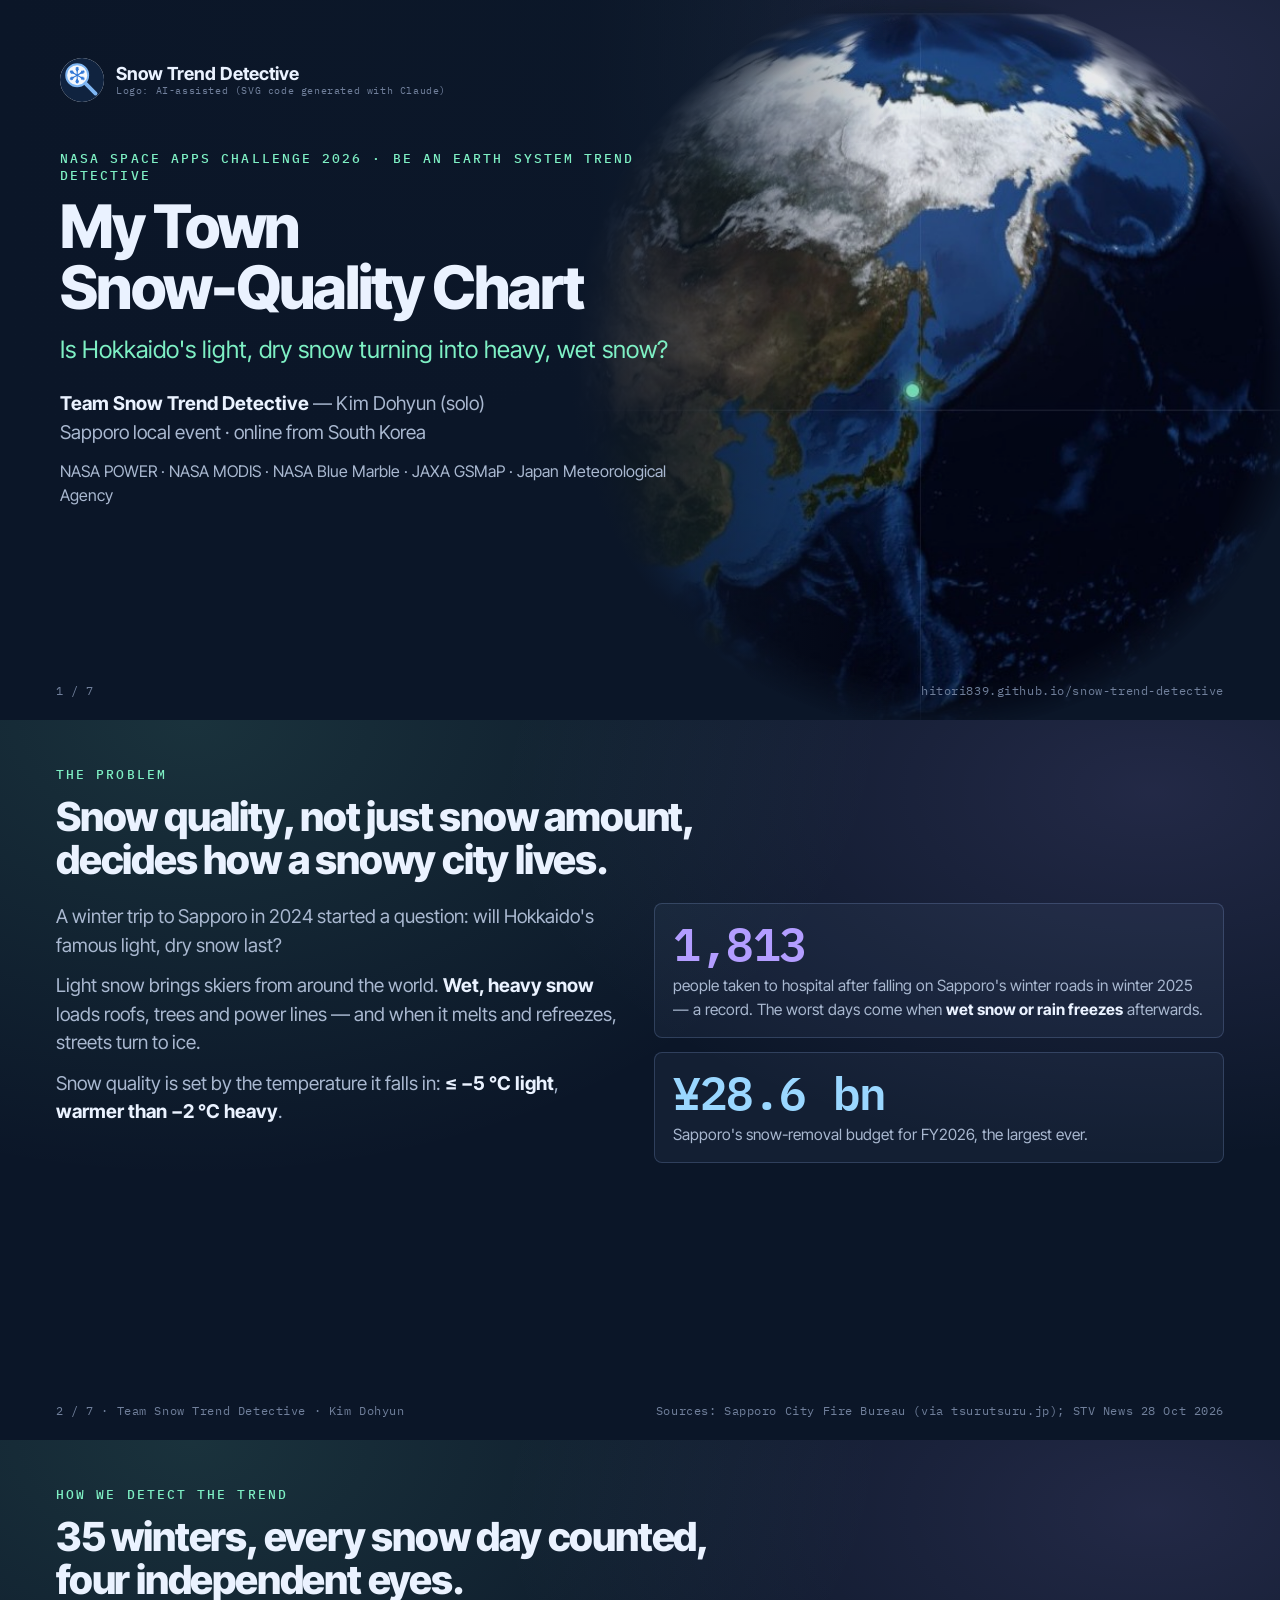
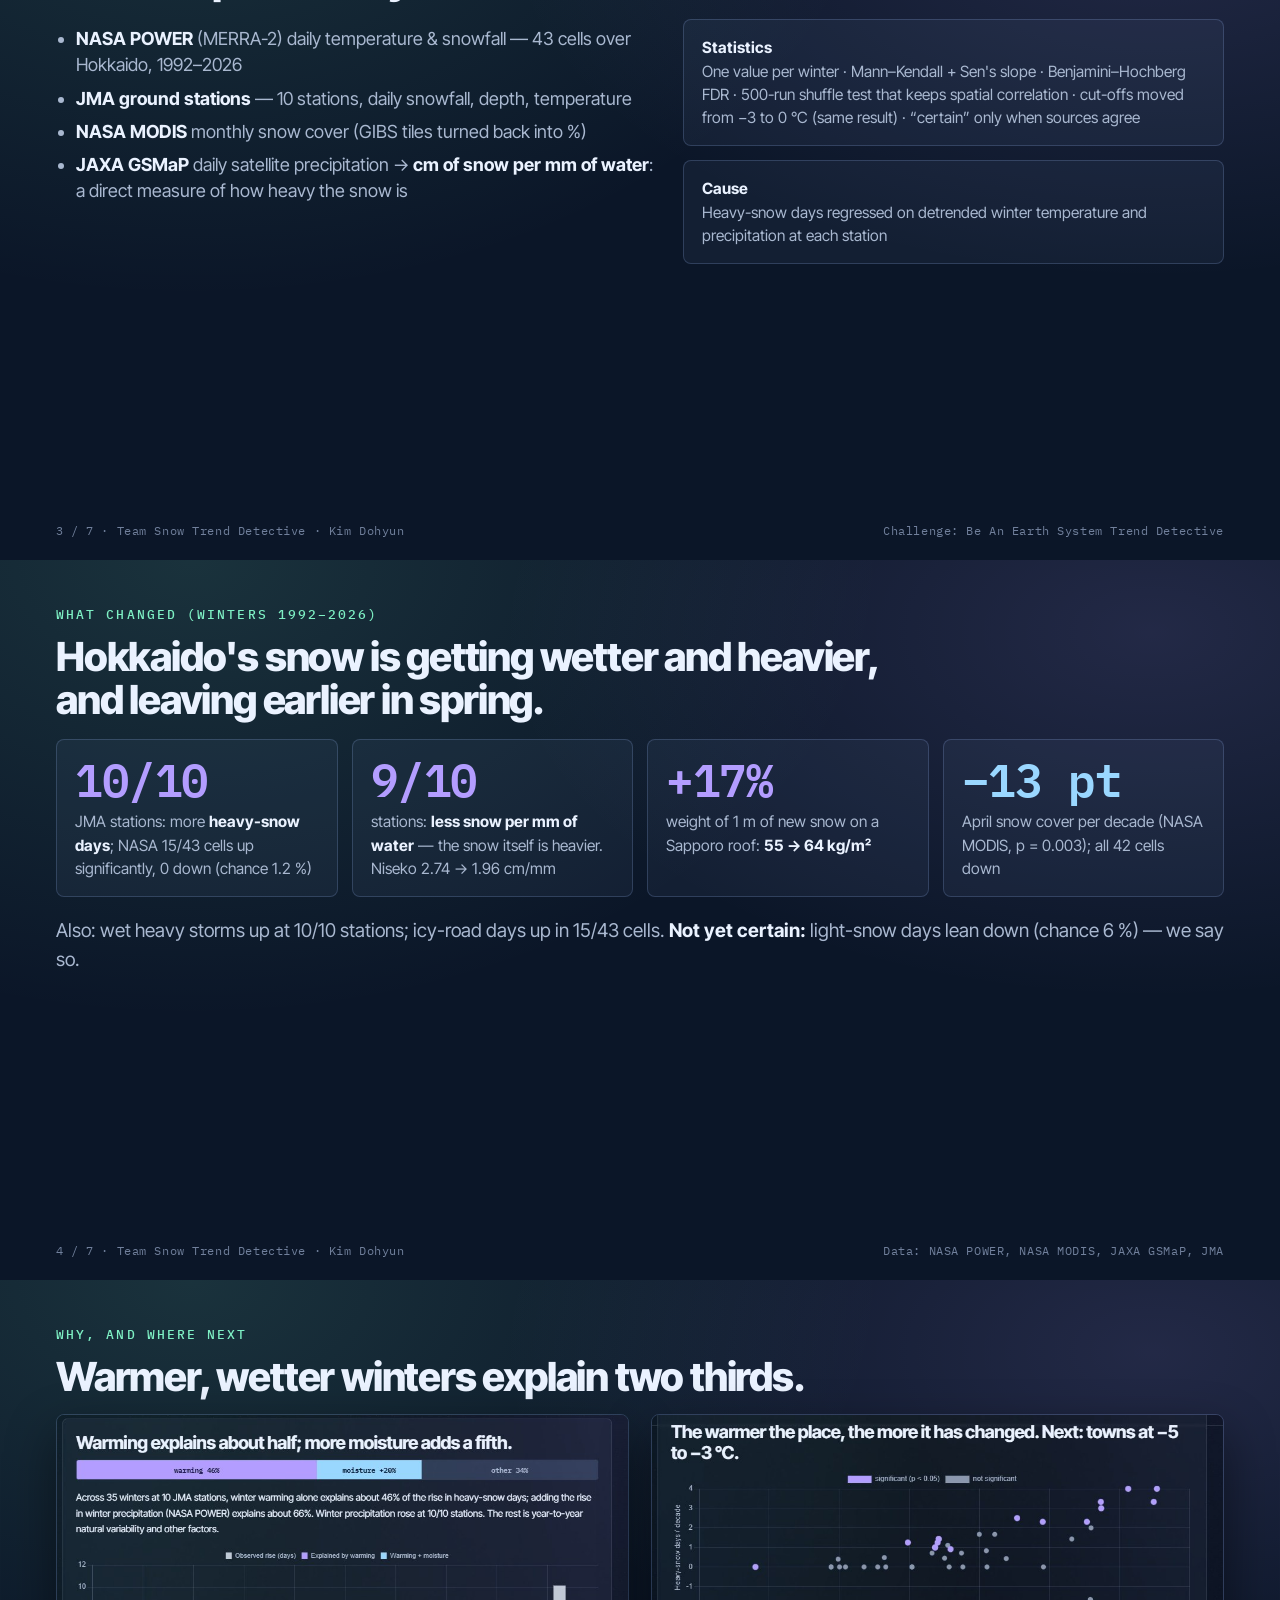
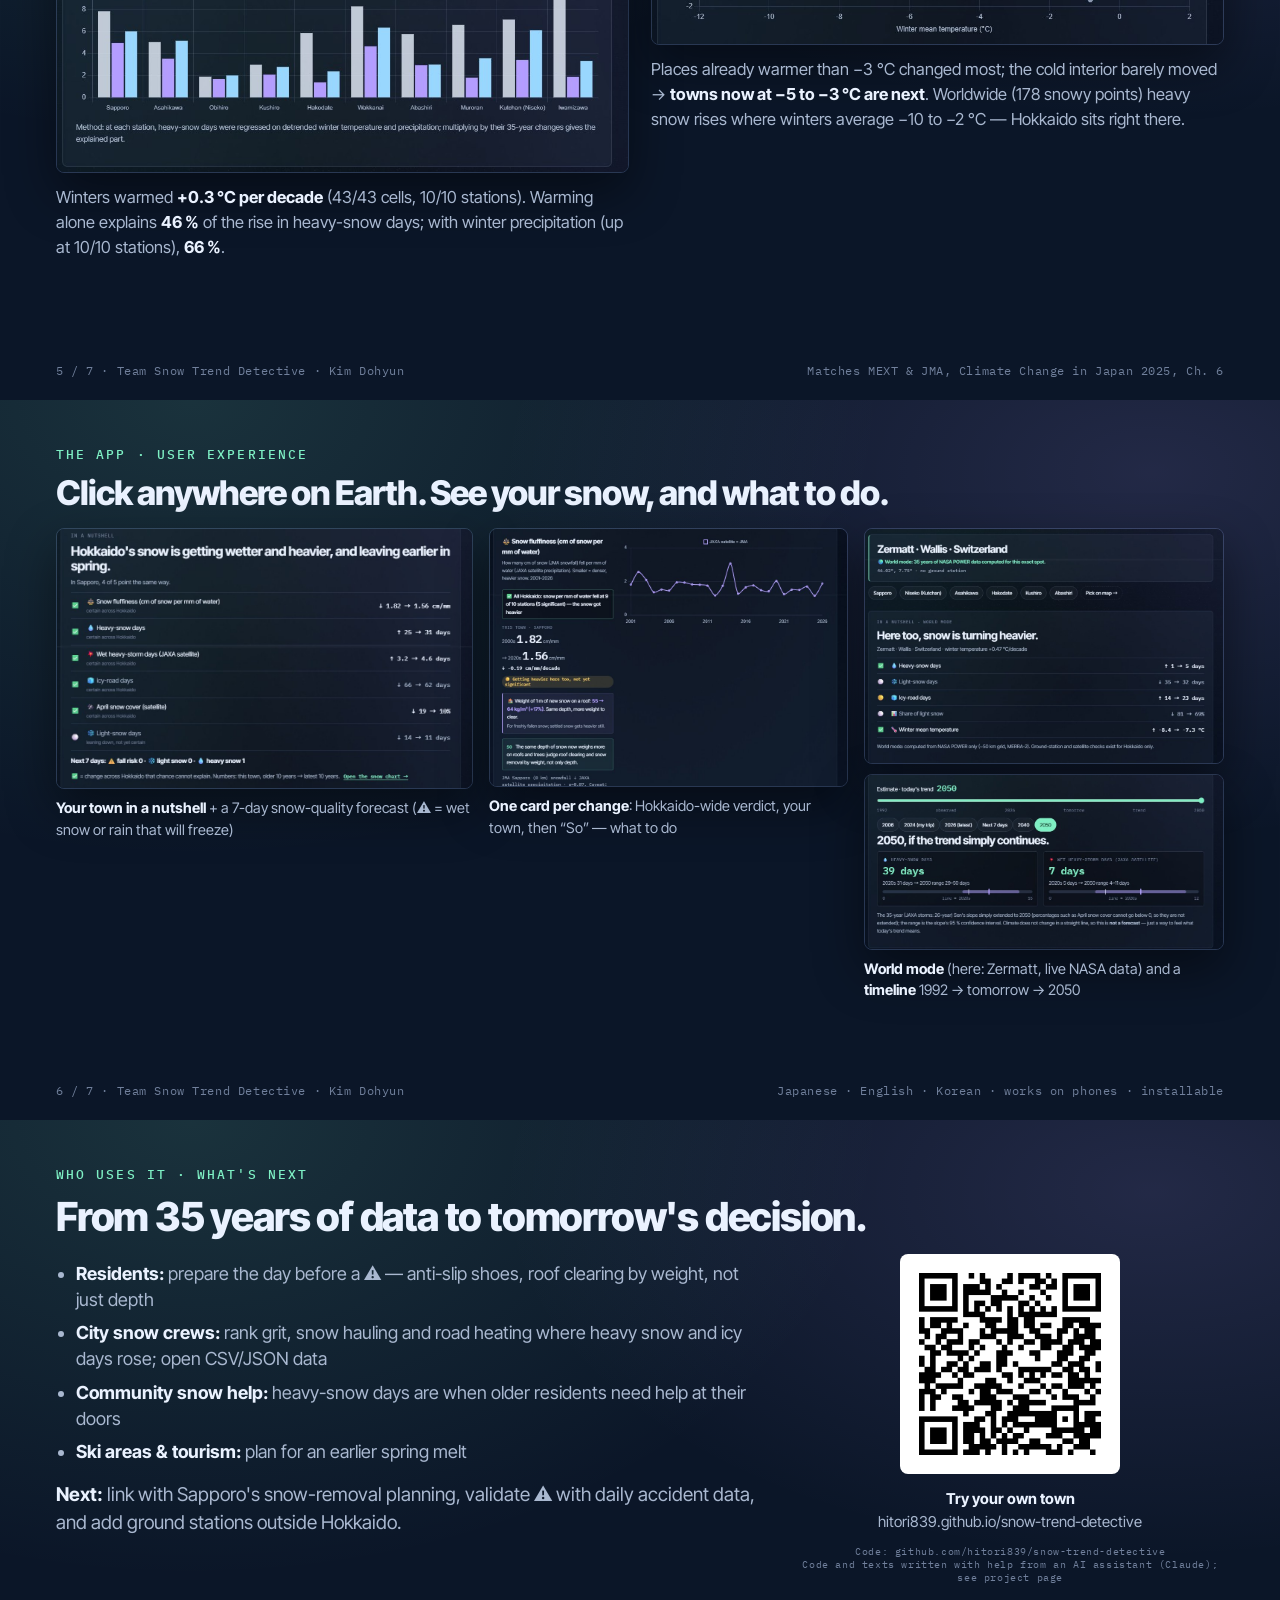
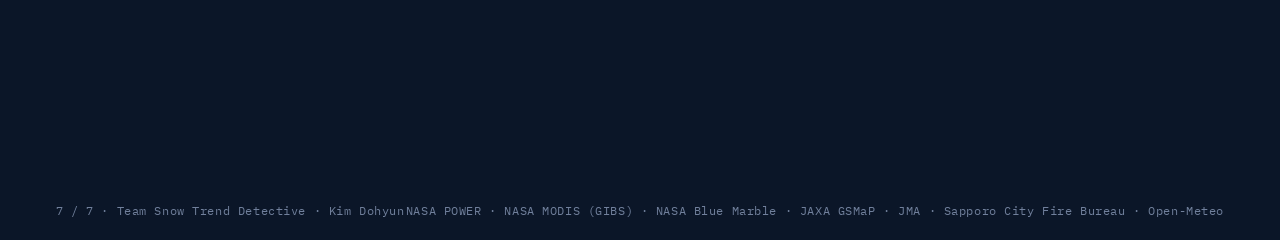
==== docs/demo/slides.html @ 2d826d84 "English demo slides (7 pages, PDF) with QR code, and an updated README - docs/demo/Snow_Trend_Detect" ====
<!doctype html>
<html lang="en">
<head>
<meta charset="utf-8">
<title>My Town Snow-Quality Chart — demo slides (Team Snow Trend Detective)</title>
<link href="https://fonts.googleapis.com/css2?family=Inter+Tight:wght@400;500;600;700;800&family=IBM+Plex+Mono:wght@400;500;600&display=swap" rel="stylesheet">
<style>
  @page{size:1280px 720px;margin:0}
  :root{--bg:#0b1628;--ink:#eaf2ff;--muted:#a9b8d0;--faint:#71809c;--line:rgba(160,190,255,.2);--mint:#7ef0c4;--violet:#b39dff;--ice:#9ad7ff;--warn:#ffd166}
  *{box-sizing:border-box}
  body{margin:0;background:#050b16;font-family:"Inter Tight",system-ui,sans-serif;color:var(--ink);-webkit-print-color-adjust:exact;print-color-adjust:exact}
  .s{width:1280px;height:720px;position:relative;overflow:hidden;page-break-after:always;padding:46px 56px;
     background:radial-gradient(ellipse at 15% 0%,rgba(126,240,196,.13),transparent 45%),radial-gradient(ellipse at 90% 10%,rgba(179,157,255,.14),transparent 40%),var(--bg)}
  .k{font:500 13px "IBM Plex Mono",monospace;letter-spacing:.16em;text-transform:uppercase;color:var(--mint)}
  h1{font-size:60px;line-height:1.02;letter-spacing:-.035em;margin:10px 0 14px;font-weight:800}
  h2{font-size:40px;line-height:1.08;letter-spacing:-.03em;margin:8px 0 16px;font-weight:800}
  p{font-size:19px;line-height:1.5;color:var(--muted);margin:0 0 12px}
  b{color:var(--ink)}
  .foot{position:absolute;left:56px;right:56px;bottom:22px;display:flex;justify-content:space-between;font:400 11.5px "IBM Plex Mono",monospace;color:var(--faint);letter-spacing:.05em}
  .n{font:600 46px "IBM Plex Mono",monospace;letter-spacing:-.03em;line-height:1}
  .shot{border:1px solid var(--line);border-radius:8px;display:block;box-shadow:0 20px 50px rgba(0,0,0,.45)}
  .grid2{display:grid;grid-template-columns:1fr 1fr;gap:28px;align-items:start}
  .tile{border:1px solid var(--line);border-radius:8px;padding:16px 18px;background:rgba(150,180,230,.06)}
  .tile .n{color:var(--violet)} .tile.i .n{color:var(--ice)} .tile.m .n{color:var(--mint)}
  .tile p{font-size:15.5px;margin:8px 0 0}
  ul{margin:0;padding-left:20px} li{font-size:18px;color:var(--muted);margin:7px 0;line-height:1.45}
  .chip{display:inline-block;font:500 13px "IBM Plex Mono",monospace;border:1px solid var(--line);border-radius:999px;padding:5px 12px;margin:0 8px 8px 0;color:var(--ink)}
  .ai{font:400 10px "IBM Plex Mono",monospace;color:var(--faint);letter-spacing:.06em}
</style>
</head>
<body>

<!-- 1 · Title -->
<section class="s" style="padding:0">
  <img src="img/globe.jpg" style="position:absolute;right:-30px;top:-10px;height:740px;width:740px;object-fit:cover;opacity:.9;border-radius:50%;-webkit-mask-image:radial-gradient(circle,#000 62%,transparent 71%);mask-image:radial-gradient(circle,#000 62%,transparent 71%)">
  <div style="position:absolute;inset:0;background:linear-gradient(90deg,rgba(11,22,40,1) 0%,rgba(11,22,40,.92) 46%,rgba(11,22,40,0) 70%)"></div>
  <div style="position:relative;padding:58px 60px;width:760px">
    <div style="display:flex;align-items:center;gap:12px"><img src="../assets/logo.svg" style="width:44px;height:44px;border-radius:50%;background:#fff"><div><div style="font-weight:700;font-size:18px">Snow Trend Detective</div><div class="ai">Logo: AI-assisted (SVG code generated with Claude)</div></div></div>
    <p class="k" style="margin-top:48px">NASA Space Apps Challenge 2026 · Be An Earth System Trend Detective</p>
    <h1>My Town<br>Snow-Quality Chart</h1>
    <p style="font-size:24px;color:var(--mint);margin-bottom:22px">Is Hokkaido's light, dry snow turning into heavy, wet snow?</p>
    <p style="font-size:19px"><b>Team Snow Trend Detective</b> — Kim Dohyun (solo)<br>Sapporo local event · online from South Korea</p>
    <p style="font-size:16px">NASA POWER · NASA MODIS · NASA Blue Marble · JAXA GSMaP · Japan Meteorological Agency</p>
  </div>
  <div class="foot"><span>1 / 7</span><span>hitori839.github.io/snow-trend-detective</span></div>
</section>

<!-- 2 · Why this matters -->
<section class="s">
  <p class="k">The problem</p>
  <h2>Snow quality, not just snow amount,<br>decides how a snowy city lives.</h2>
  <div class="grid2" style="margin-top:22px">
    <div>
      <p>A winter trip to Sapporo in 2024 started a question: will Hokkaido's famous light, dry snow last?</p>
      <p>Light snow brings skiers from around the world. <b>Wet, heavy snow</b> loads roofs, trees and power lines — and when it melts and refreezes, streets turn to ice.</p>
      <p>Snow quality is set by the temperature it falls in: <b>≤ −5 °C light</b>, <b>warmer than −2 °C heavy</b>.</p>
    </div>
    <div style="display:grid;gap:14px">
      <div class="tile"><div class="n">1,813</div><p>people taken to hospital after falling on Sapporo's winter roads in winter 2025 — a record. The worst days come when <b>wet snow or rain freezes</b> afterwards.</p></div>
      <div class="tile i"><div class="n">¥28.6 bn</div><p>Sapporo's snow-removal budget for FY2026, the largest ever.</p></div>
    </div>
  </div>
  <div class="foot"><span>2 / 7 · Team Snow Trend Detective · Kim Dohyun</span><span>Sources: Sapporo City Fire Bureau (via tsurutsuru.jp); STV News 28 Oct 2026</span></div>
</section>

<!-- 3 · Data & method -->
<section class="s">
  <p class="k">How we detect the trend</p>
  <h2>35 winters, every snow day counted,<br>four independent eyes.</h2>
  <div class="grid2" style="margin-top:18px;grid-template-columns:1.05fr .95fr">
    <ul>
      <li><b>NASA POWER</b> (MERRA-2) daily temperature &amp; snowfall — 43 cells over Hokkaido, 1992–2026</li>
      <li><b>JMA ground stations</b> — 10 stations, daily snowfall, depth, temperature</li>
      <li><b>NASA MODIS</b> monthly snow cover (GIBS tiles turned back into %)</li>
      <li><b>JAXA GSMaP</b> daily satellite precipitation → <b>cm of snow per mm of water</b>: a direct measure of how heavy the snow is</li>
    </ul>
    <div>
      <div class="tile m"><p style="margin:0"><b>Statistics</b><br>One value per winter · Mann–Kendall + Sen's slope · Benjamini–Hochberg FDR · 500-run shuffle test that keeps spatial correlation · cut-offs moved from −3 to 0 °C (same result) · “certain” only when sources agree</p></div>
      <div class="tile" style="margin-top:14px"><p style="margin:0"><b>Cause</b><br>Heavy-snow days regressed on detrended winter temperature and precipitation at each station</p></div>
    </div>
  </div>
  <div class="foot"><span>3 / 7 · Team Snow Trend Detective · Kim Dohyun</span><span>Challenge: Be An Earth System Trend Detective</span></div>
</section>

<!-- 4 · Findings -->
<section class="s">
  <p class="k">What changed (winters 1992–2026)</p>
  <h2>Hokkaido's snow is getting wetter and heavier,<br>and leaving earlier in spring.</h2>
  <div style="display:grid;grid-template-columns:repeat(4,1fr);gap:14px;margin-top:18px">
    <div class="tile"><div class="n">10/10</div><p>JMA stations: more <b>heavy-snow days</b>; NASA 15/43 cells up significantly, 0 down (chance 1.2 %)</p></div>
    <div class="tile"><div class="n">9/10</div><p>stations: <b>less snow per mm of water</b> — the snow itself is heavier. Niseko 2.74 → 1.96 cm/mm</p></div>
    <div class="tile"><div class="n">+17%</div><p>weight of 1 m of new snow on a Sapporo roof: <b>55 → 64 kg/m²</b></p></div>
    <div class="tile i"><div class="n">−13 pt</div><p>April snow cover per decade (NASA MODIS, p = 0.003); all 42 cells down</p></div>
  </div>
  <p style="margin-top:20px">Also: wet heavy storms up at 10/10 stations; icy-road days up in 15/43 cells. <b>Not yet certain:</b> light-snow days lean down (chance 6 %) — we say so.</p>
  <div class="foot"><span>4 / 7 · Team Snow Trend Detective · Kim Dohyun</span><span>Data: NASA POWER, NASA MODIS, JAXA GSMaP, JMA</span></div>
</section>

<!-- 5 · Why & where -->
<section class="s">
  <p class="k">Why, and where next</p>
  <h2>Warmer, wetter winters explain two thirds.</h2>
  <div class="grid2" style="grid-template-columns:1fr 1fr;gap:22px">
    <div>
      <img class="shot" src="img/why1.jpg" style="width:100%">
      <p style="margin-top:12px;font-size:16.5px">Winters warmed <b>+0.3 °C per decade</b> (43/43 cells, 10/10 stations). Warming alone explains <b>46 %</b> of the rise in heavy-snow days; with winter precipitation (up at 10/10 stations), <b>66 %</b>.</p>
    </div>
    <div>
      <img class="shot" src="img/why2.jpg" style="width:100%">
      <p style="margin-top:12px;font-size:16.5px">Places already warmer than −3 °C changed most; the cold interior barely moved → <b>towns now at −5 to −3 °C are next</b>. Worldwide (178 snowy points) heavy snow rises where winters average −10 to −2 °C — Hokkaido sits right there.</p>
    </div>
  </div>
  <div class="foot"><span>5 / 7 · Team Snow Trend Detective · Kim Dohyun</span><span>Matches MEXT &amp; JMA, Climate Change in Japan 2025, Ch. 6</span></div>
</section>

<!-- 6 · The app -->
<section class="s">
  <p class="k">The app · user experience</p>
  <h2 style="font-size:34px">Click anywhere on Earth. See your snow, and what to do.</h2>
  <div style="display:grid;grid-template-columns:1.1fr .95fr .95fr;gap:16px;align-items:start">
    <div><img class="shot" src="img/nutshell.jpg" style="width:100%"><p style="font-size:14.5px;margin-top:8px"><b>Your town in a nutshell</b> + a 7-day snow-quality forecast (⚠️ = wet snow or rain that will freeze)</p></div>
    <div><img class="shot" src="img/card.jpg" style="width:100%"><p style="font-size:14.5px;margin-top:8px"><b>One card per change</b>: Hokkaido-wide verdict, your town, then “So” — what to do</p></div>
    <div><img class="shot" src="img/world.jpg" style="width:100%;margin-bottom:10px"><img class="shot" src="img/tl2050.jpg" style="width:100%"><p style="font-size:14.5px;margin-top:8px"><b>World mode</b> (here: Zermatt, live NASA data) and a <b>timeline</b> 1992 → tomorrow → 2050</p></div>
  </div>
  <div class="foot"><span>6 / 7 · Team Snow Trend Detective · Kim Dohyun</span><span>Japanese · English · Korean · works on phones · installable</span></div>
</section>

<!-- 7 · Impact & next -->
<section class="s">
  <p class="k">Who uses it · what's next</p>
  <h2>From 35 years of data to tomorrow's decision.</h2>
  <div class="grid2" style="grid-template-columns:1.25fr .75fr">
    <div>
      <ul>
        <li><b>Residents:</b> prepare the day before a ⚠️ — anti-slip shoes, roof clearing by weight, not just depth</li>
        <li><b>City snow crews:</b> rank grit, snow hauling and road heating where heavy snow and icy days rose; open CSV/JSON data</li>
        <li><b>Community snow help:</b> heavy-snow days are when older residents need help at their doors</li>
        <li><b>Ski areas &amp; tourism:</b> plan for an earlier spring melt</li>
      </ul>
      <p style="margin-top:16px"><b>Next:</b> link with Sapporo's snow-removal planning, validate ⚠️ with daily accident data, and add ground stations outside Hokkaido.</p>
    </div>
    <div style="text-align:center">
      <img src="qr.png" style="width:220px;height:220px;border-radius:8px;background:#fff;padding:8px">
      <p style="font-size:15px;margin-top:10px"><b>Try your own town</b><br>hitori839.github.io/snow-trend-detective</p>
      <p class="ai" style="margin-top:8px">Code: github.com/hitori839/snow-trend-detective<br>Code and texts written with help from an AI assistant (Claude); see project page</p>
    </div>
  </div>
  <div class="foot"><span>7 / 7 · Team Snow Trend Detective · Kim Dohyun</span><span>NASA POWER · NASA MODIS (GIBS) · NASA Blue Marble · JAXA GSMaP · JMA · Sapporo City Fire Bureau · Open-Meteo</span></div>
</section>

</body>
</html>
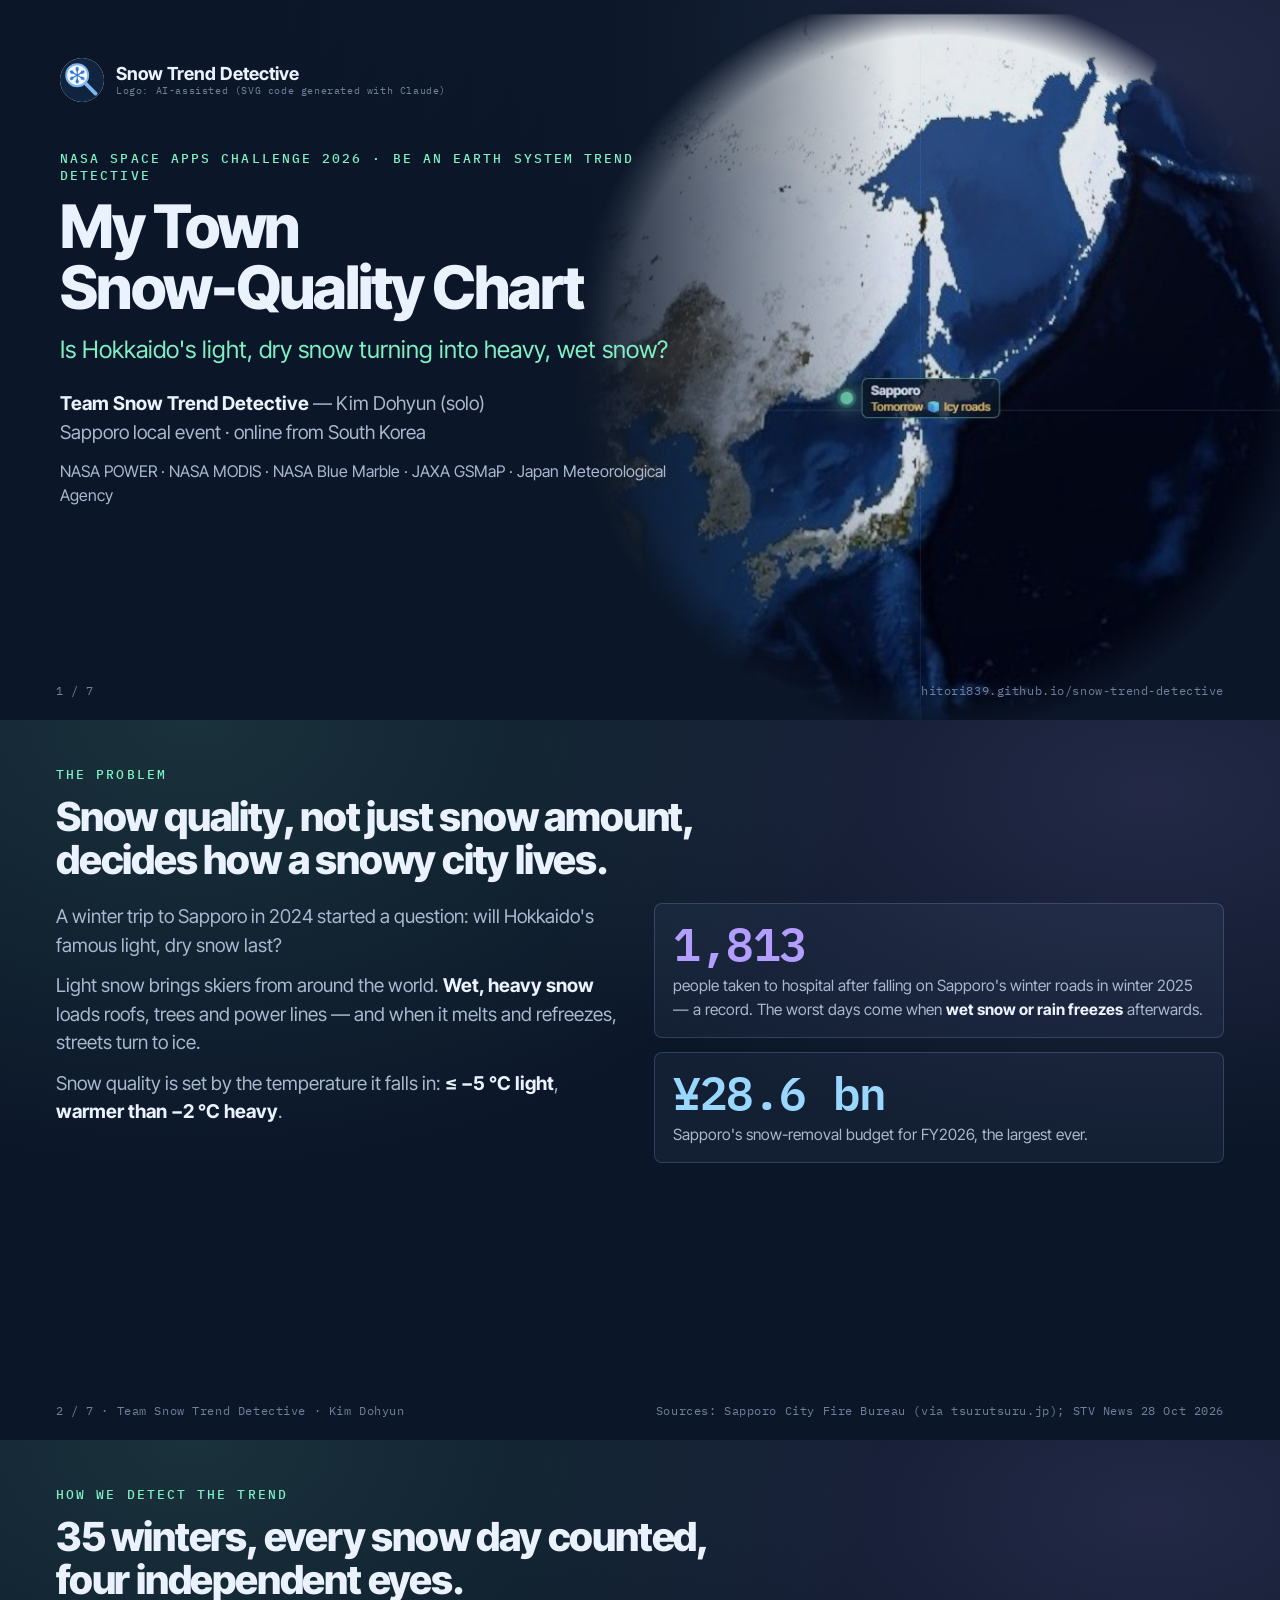
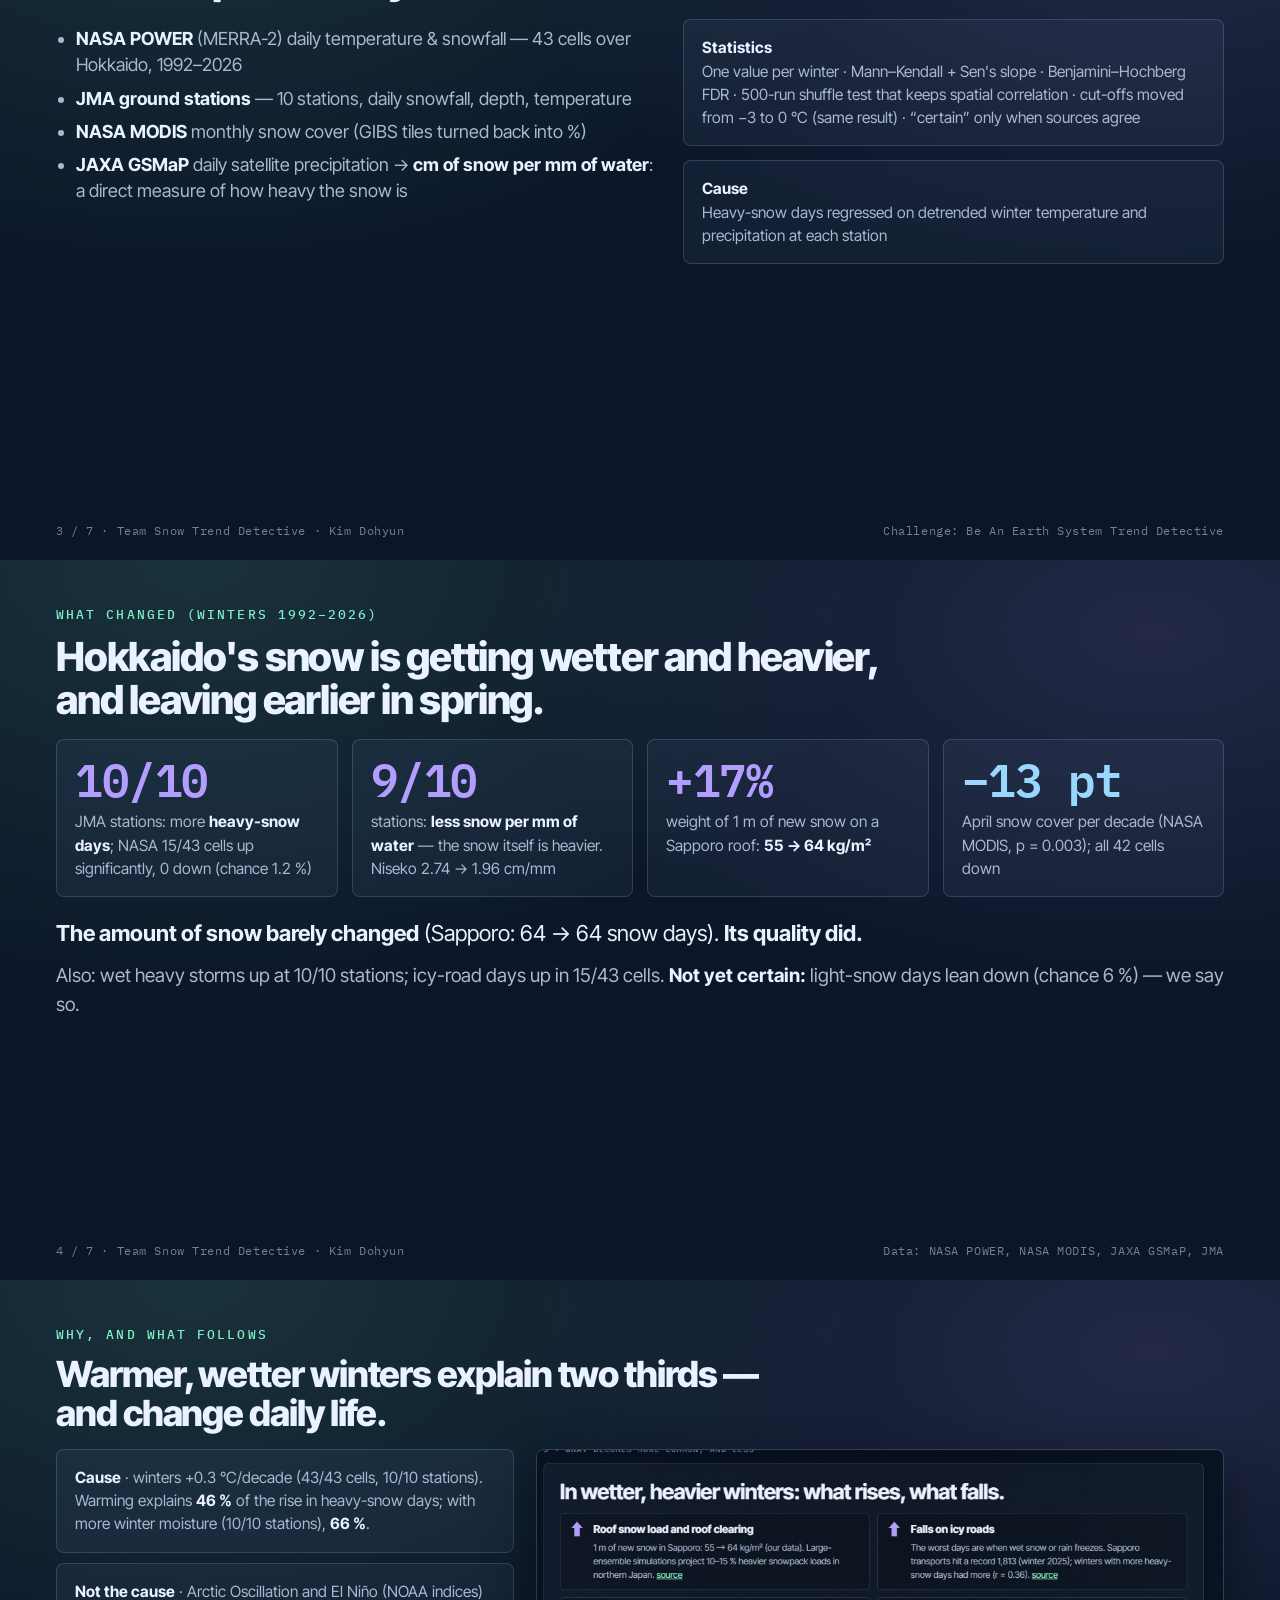
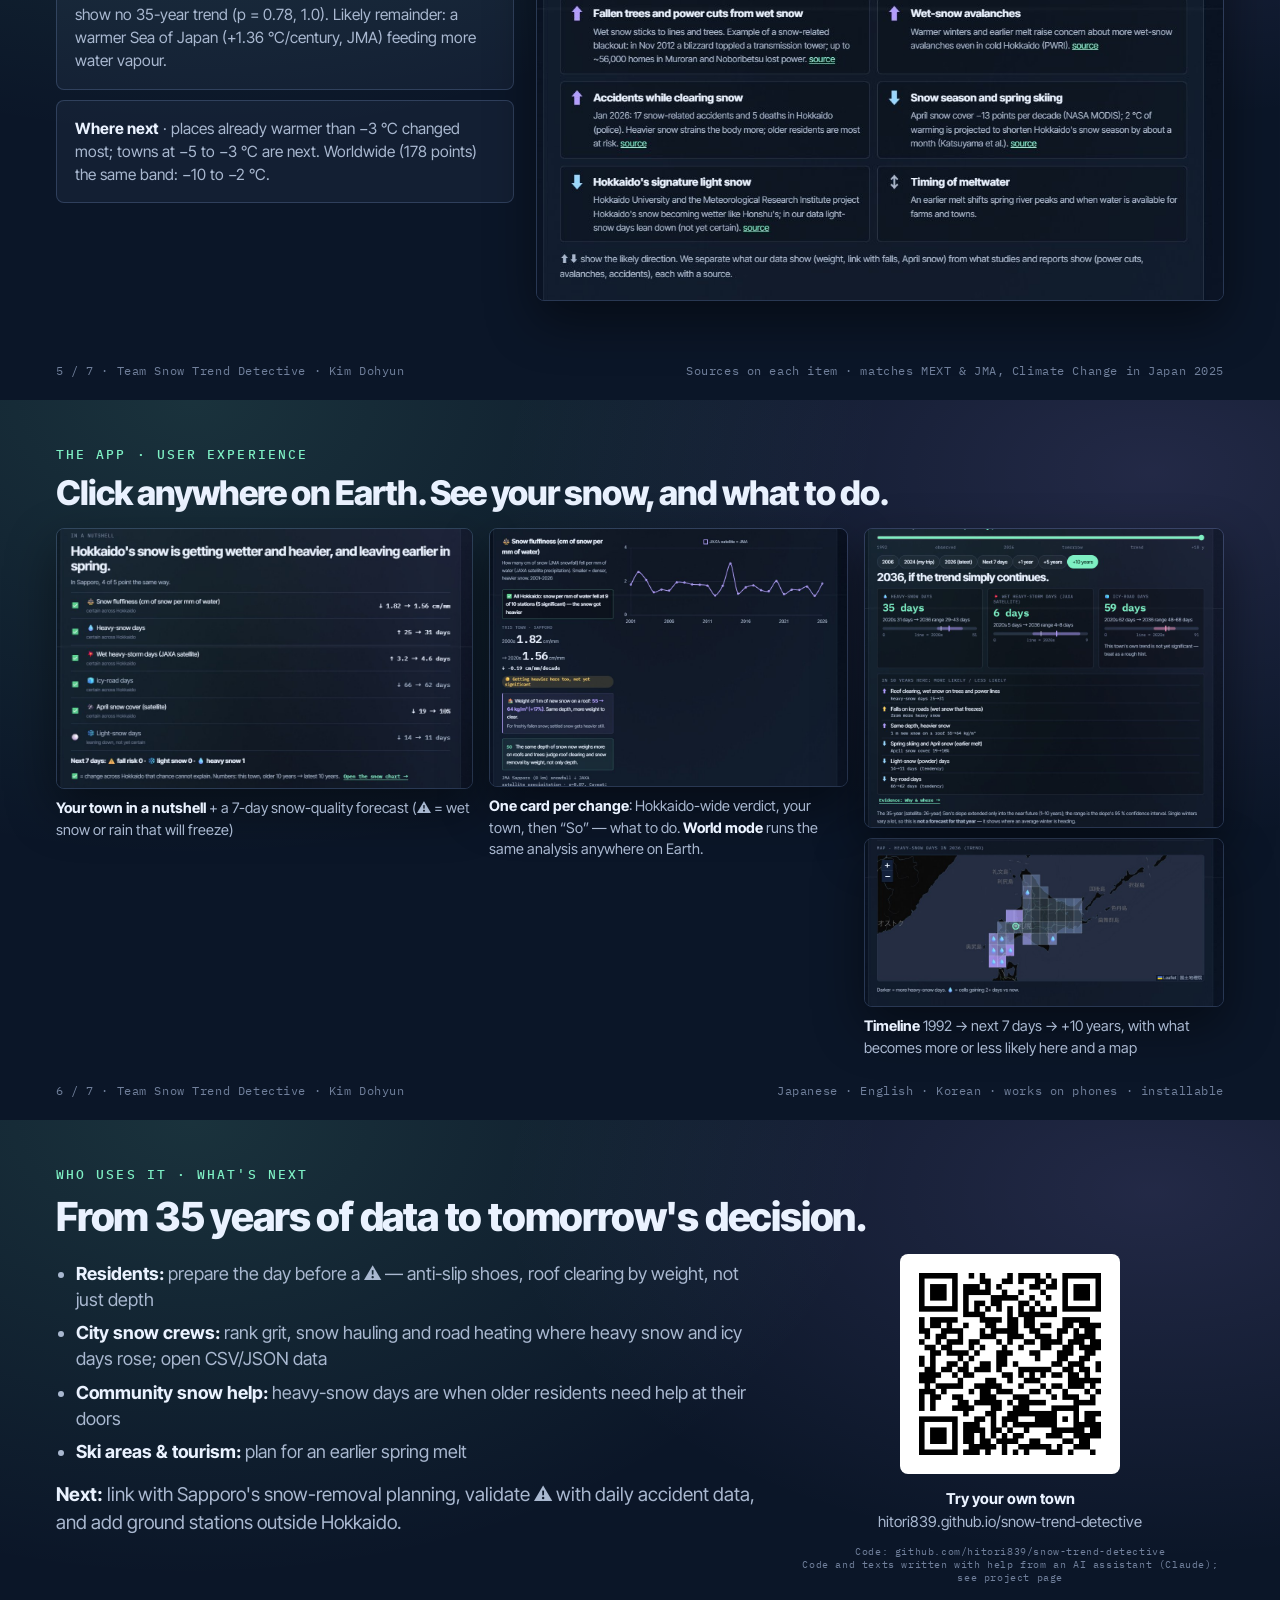
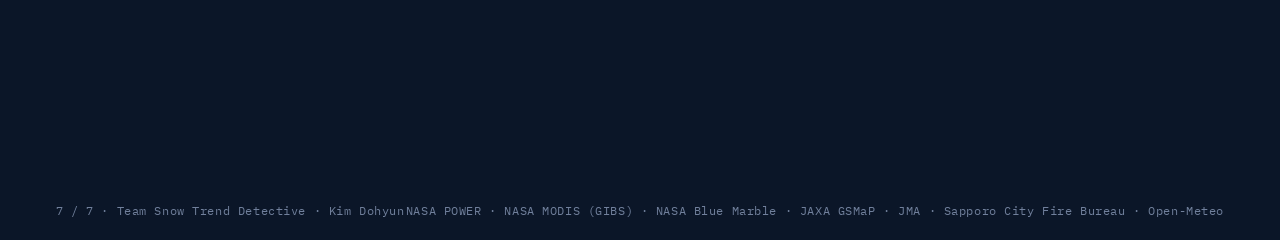
==== commit 94f8a05a: "Slides, README and design diagram: quantity vs quality, other causes, consequences, 1-10 year timeli" ====
--- a/docs/demo/slides.html
+++ b/docs/demo/slides.html
@@ -92,25 +92,24 @@
     <div class="tile"><div class="n">+17%</div><p>weight of 1 m of new snow on a Sapporo roof: <b>55 → 64 kg/m²</b></p></div>
     <div class="tile i"><div class="n">−13 pt</div><p>April snow cover per decade (NASA MODIS, p = 0.003); all 42 cells down</p></div>
   </div>
-  <p style="margin-top:20px">Also: wet heavy storms up at 10/10 stations; icy-road days up in 15/43 cells. <b>Not yet certain:</b> light-snow days lean down (chance 6 %) — we say so.</p>
+  <p style="margin-top:20px;font-size:22px;color:var(--ink)"><b>The amount of snow barely changed</b> (Sapporo: 64 → 64 snow days). <b>Its quality did.</b></p>
+  <p>Also: wet heavy storms up at 10/10 stations; icy-road days up in 15/43 cells. <b>Not yet certain:</b> light-snow days lean down (chance 6 %) — we say so.</p>
   <div class="foot"><span>4 / 7 · Team Snow Trend Detective · Kim Dohyun</span><span>Data: NASA POWER, NASA MODIS, JAXA GSMaP, JMA</span></div>
 </section>
 
-<!-- 5 · Why & where -->
+<!-- 5 · Why & what follows -->
 <section class="s">
-  <p class="k">Why, and where next</p>
-  <h2>Warmer, wetter winters explain two thirds.</h2>
-  <div class="grid2" style="grid-template-columns:1fr 1fr;gap:22px">
+  <p class="k">Why, and what follows</p>
+  <h2 style="font-size:36px">Warmer, wetter winters explain two thirds —<br>and change daily life.</h2>
+  <div class="grid2" style="grid-template-columns:.8fr 1.2fr;gap:22px">
     <div>
-      <img class="shot" src="img/why1.jpg" style="width:100%">
-      <p style="margin-top:12px;font-size:16.5px">Winters warmed <b>+0.3 °C per decade</b> (43/43 cells, 10/10 stations). Warming alone explains <b>46 %</b> of the rise in heavy-snow days; with winter precipitation (up at 10/10 stations), <b>66 %</b>.</p>
+      <div class="tile m"><p style="margin:0;font-size:15.5px"><b>Cause</b> · winters +0.3 °C/decade (43/43 cells, 10/10 stations). Warming explains <b>46 %</b> of the rise in heavy-snow days; with more winter moisture (10/10 stations), <b>66 %</b>.</p></div>
+      <div class="tile" style="margin-top:10px"><p style="margin:0;font-size:15.5px"><b>Not the cause</b> · Arctic Oscillation and El Niño (NOAA indices) show no 35-year trend (p = 0.78, 1.0). Likely remainder: a warmer Sea of Japan (+1.36 °C/century, JMA) feeding more water vapour.</p></div>
+      <div class="tile i" style="margin-top:10px"><p style="margin:0;font-size:15.5px"><b>Where next</b> · places already warmer than −3 °C changed most; towns at −5 to −3 °C are next. Worldwide (178 points) the same band: −10 to −2 °C.</p></div>
     </div>
-    <div>
-      <img class="shot" src="img/why2.jpg" style="width:100%">
-      <p style="margin-top:12px;font-size:16.5px">Places already warmer than −3 °C changed most; the cold interior barely moved → <b>towns now at −5 to −3 °C are next</b>. Worldwide (178 snowy points) heavy snow rises where winters average −10 to −2 °C — Hokkaido sits right there.</p>
-    </div>
+    <div><img class="shot" src="img/cq.jpg" style="width:100%"></div>
   </div>
-  <div class="foot"><span>5 / 7 · Team Snow Trend Detective · Kim Dohyun</span><span>Matches MEXT &amp; JMA, Climate Change in Japan 2025, Ch. 6</span></div>
+  <div class="foot"><span>5 / 7 · Team Snow Trend Detective · Kim Dohyun</span><span>Sources on each item · matches MEXT &amp; JMA, Climate Change in Japan 2025</span></div>
 </section>
 
 <!-- 6 · The app -->
@@ -119,8 +118,8 @@
   <h2 style="font-size:34px">Click anywhere on Earth. See your snow, and what to do.</h2>
   <div style="display:grid;grid-template-columns:1.1fr .95fr .95fr;gap:16px;align-items:start">
     <div><img class="shot" src="img/nutshell.jpg" style="width:100%"><p style="font-size:14.5px;margin-top:8px"><b>Your town in a nutshell</b> + a 7-day snow-quality forecast (⚠️ = wet snow or rain that will freeze)</p></div>
-    <div><img class="shot" src="img/card.jpg" style="width:100%"><p style="font-size:14.5px;margin-top:8px"><b>One card per change</b>: Hokkaido-wide verdict, your town, then “So” — what to do</p></div>
-    <div><img class="shot" src="img/world.jpg" style="width:100%;margin-bottom:10px"><img class="shot" src="img/tl2050.jpg" style="width:100%"><p style="font-size:14.5px;margin-top:8px"><b>World mode</b> (here: Zermatt, live NASA data) and a <b>timeline</b> 1992 → tomorrow → 2050</p></div>
+    <div><img class="shot" src="img/card.jpg" style="width:100%"><p style="font-size:14.5px;margin-top:8px"><b>One card per change</b>: Hokkaido-wide verdict, your town, then “So” — what to do. <b>World mode</b> runs the same analysis anywhere on Earth.</p></div>
+    <div><img class="shot" src="img/tl10.jpg" style="width:100%;margin-bottom:10px"><img class="shot" src="img/tlmap.jpg" style="width:100%"><p style="font-size:14.5px;margin-top:8px"><b>Timeline</b> 1992 → next 7 days → +10 years, with what becomes more or less likely here and a map</p></div>
   </div>
   <div class="foot"><span>6 / 7 · Team Snow Trend Detective · Kim Dohyun</span><span>Japanese · English · Korean · works on phones · installable</span></div>
 </section>
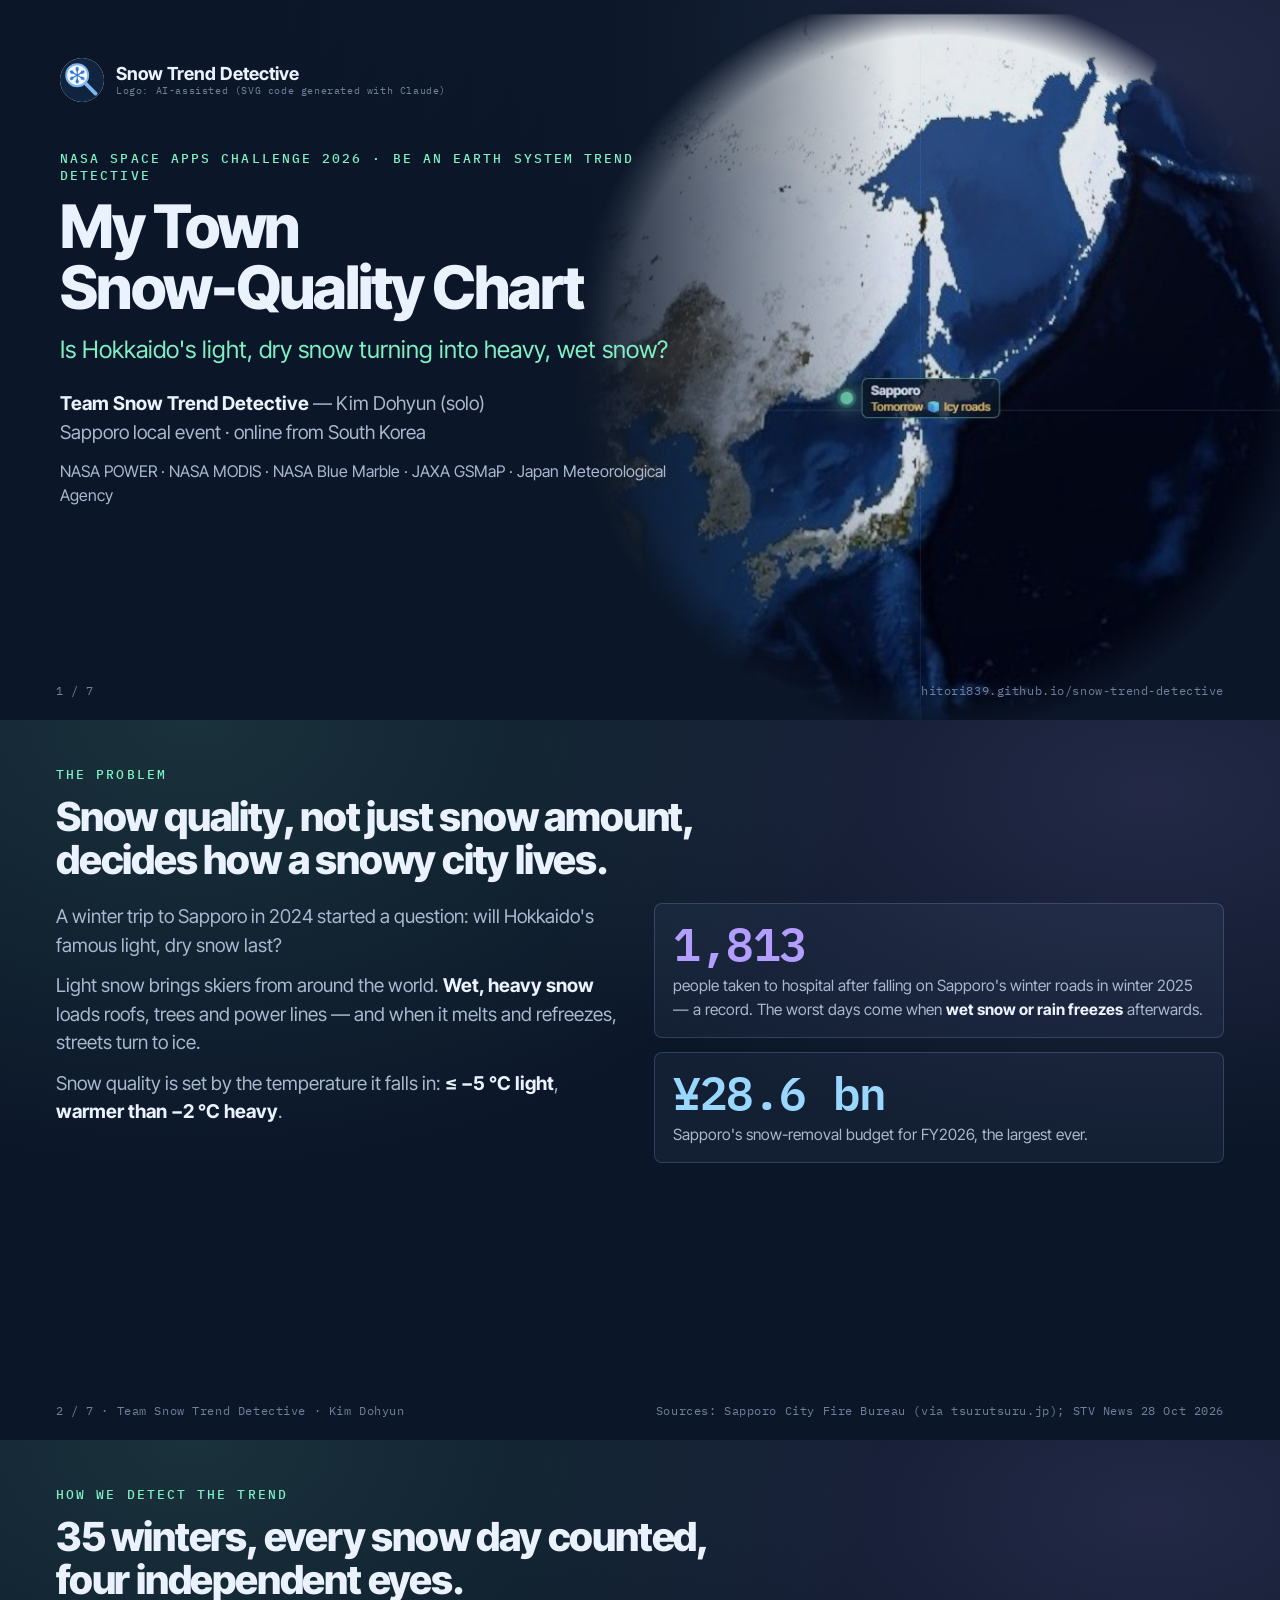
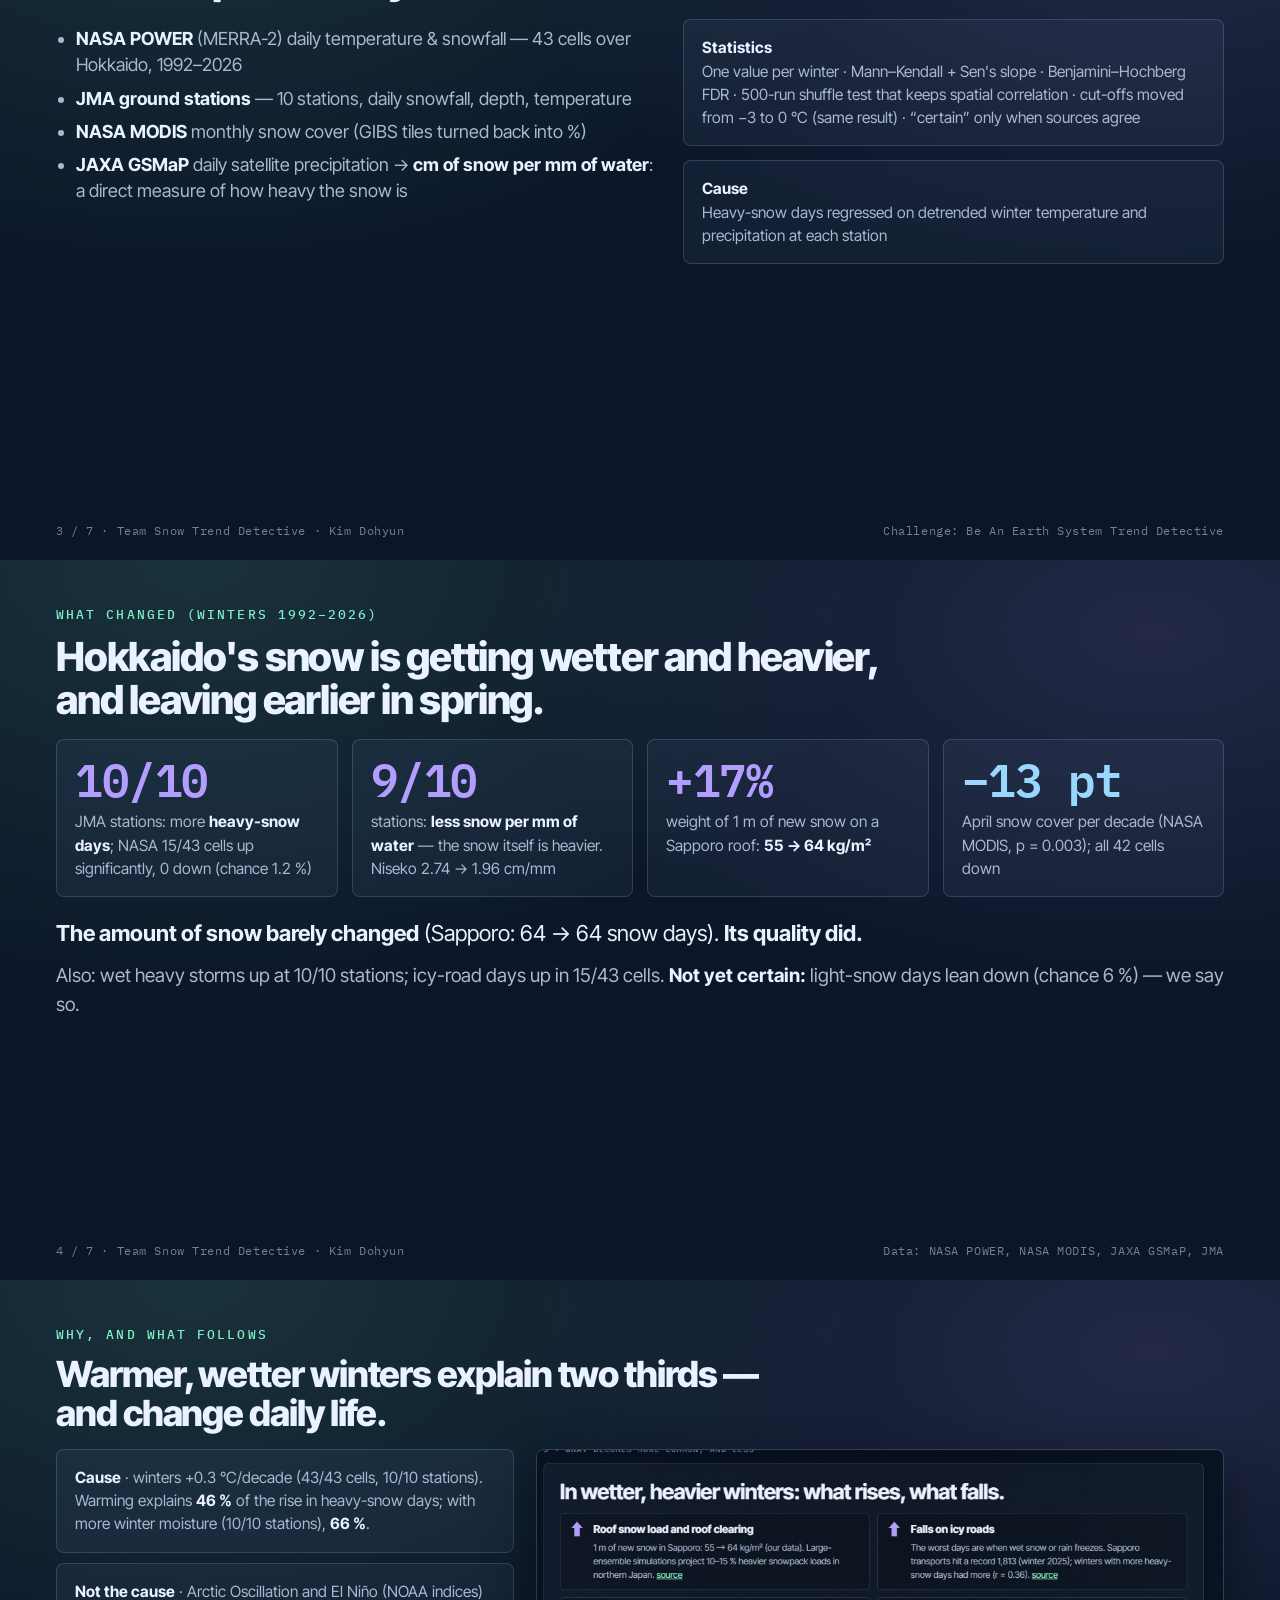
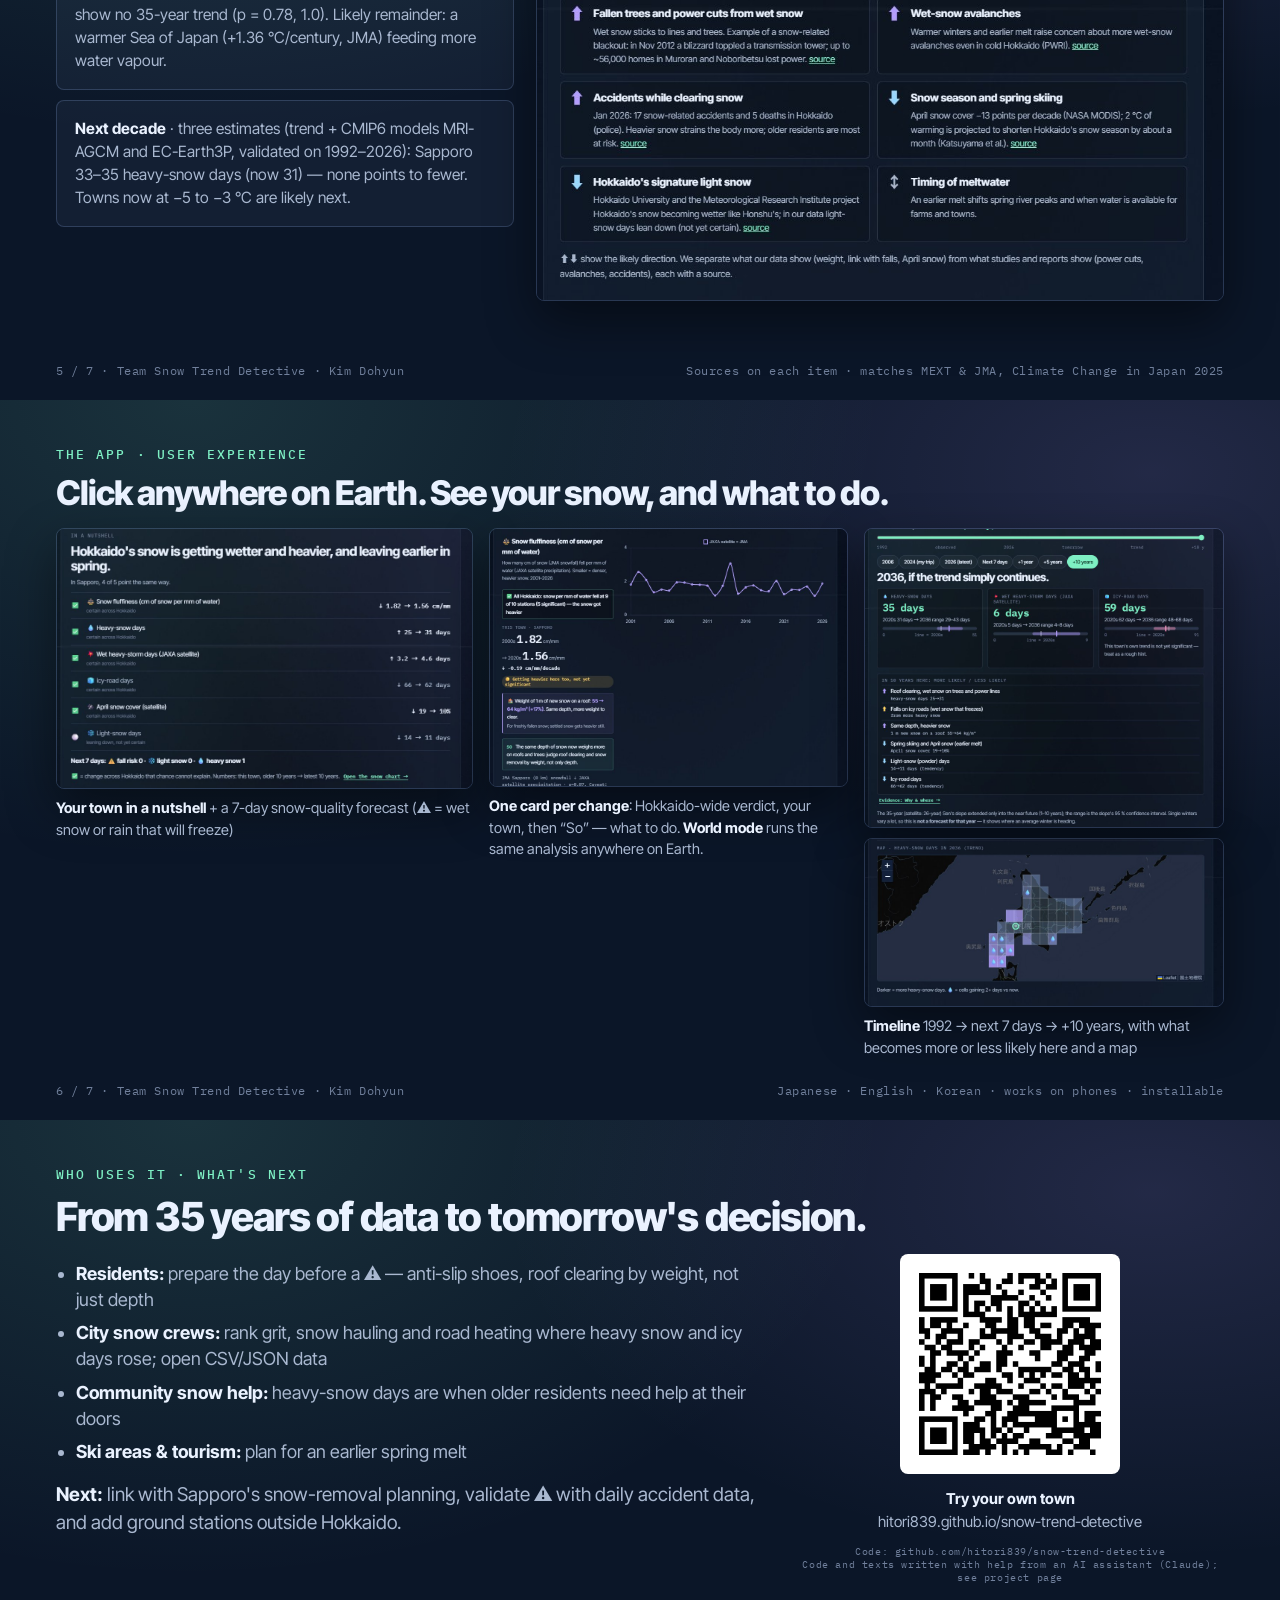
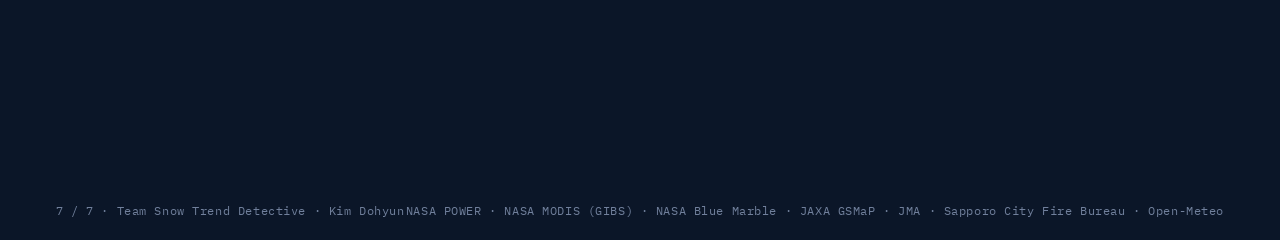
==== commit 7db372f3: "Next decade from climate models: three estimates per station, model check on 1992-2026 - scripts/fet" ====
--- a/docs/demo/slides.html
+++ b/docs/demo/slides.html
@@ -105,7 +105,7 @@
     <div>
       <div class="tile m"><p style="margin:0;font-size:15.5px"><b>Cause</b> · winters +0.3 °C/decade (43/43 cells, 10/10 stations). Warming explains <b>46 %</b> of the rise in heavy-snow days; with more winter moisture (10/10 stations), <b>66 %</b>.</p></div>
       <div class="tile" style="margin-top:10px"><p style="margin:0;font-size:15.5px"><b>Not the cause</b> · Arctic Oscillation and El Niño (NOAA indices) show no 35-year trend (p = 0.78, 1.0). Likely remainder: a warmer Sea of Japan (+1.36 °C/century, JMA) feeding more water vapour.</p></div>
-      <div class="tile i" style="margin-top:10px"><p style="margin:0;font-size:15.5px"><b>Where next</b> · places already warmer than −3 °C changed most; towns at −5 to −3 °C are next. Worldwide (178 points) the same band: −10 to −2 °C.</p></div>
+      <div class="tile i" style="margin-top:10px"><p style="margin:0;font-size:15.5px"><b>Next decade</b> · three estimates (trend + CMIP6 models MRI-AGCM and EC-Earth3P, validated on 1992–2026): Sapporo 33–35 heavy-snow days (now 31) — none points to fewer. Towns now at −5 to −3 °C are likely next.</p></div>
     </div>
     <div><img class="shot" src="img/cq.jpg" style="width:100%"></div>
   </div>
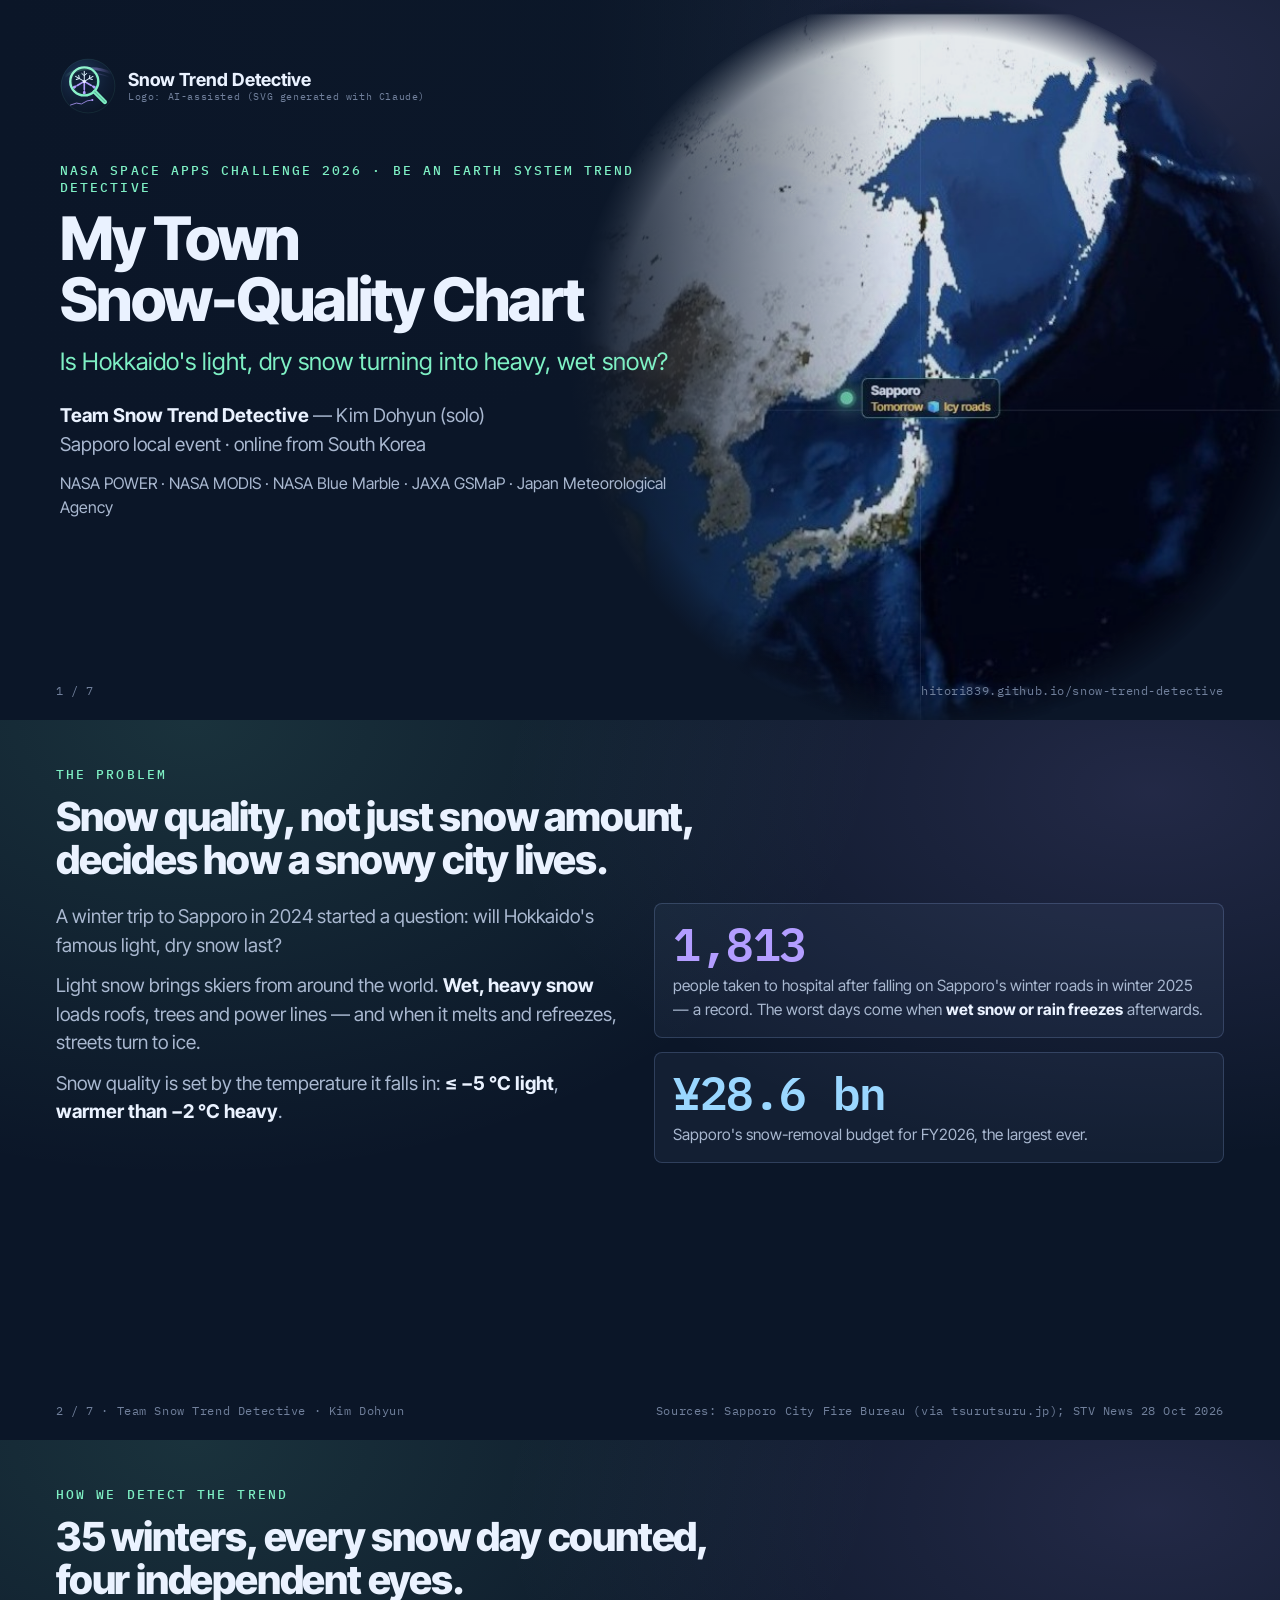
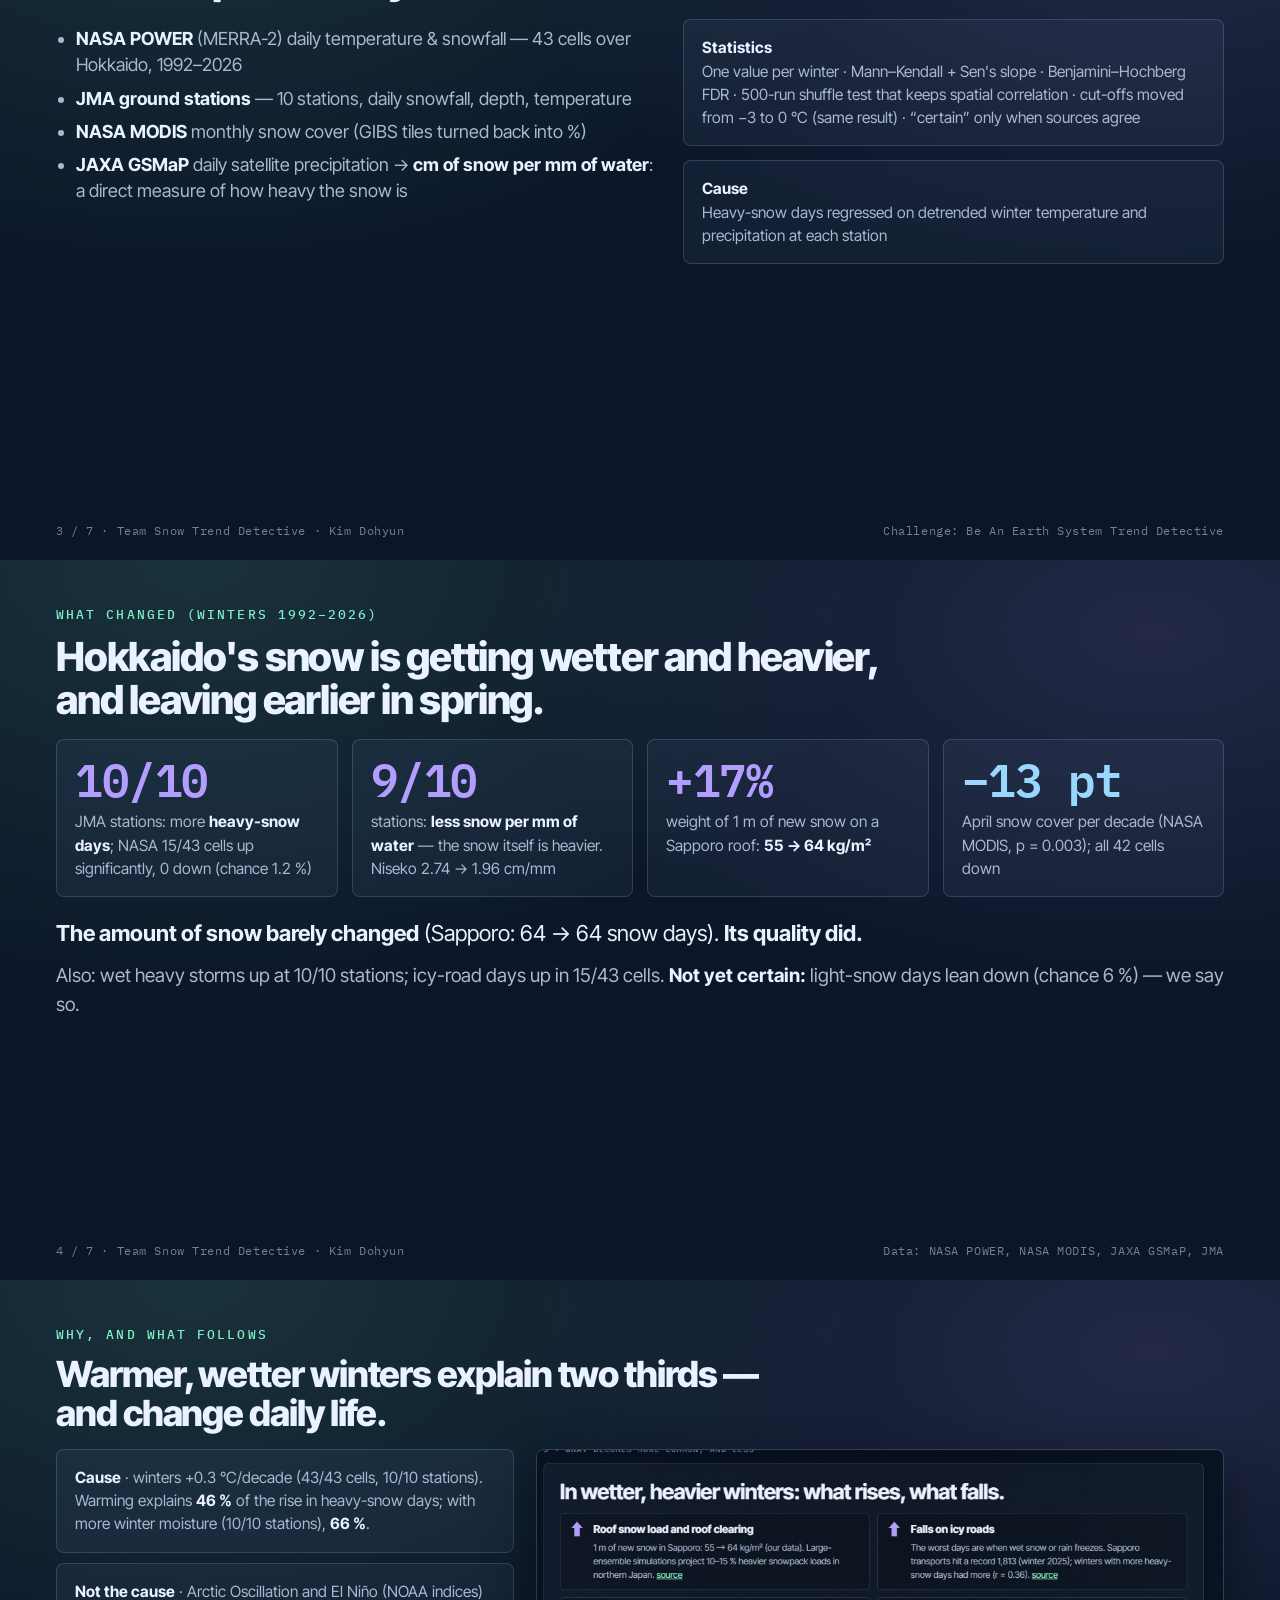
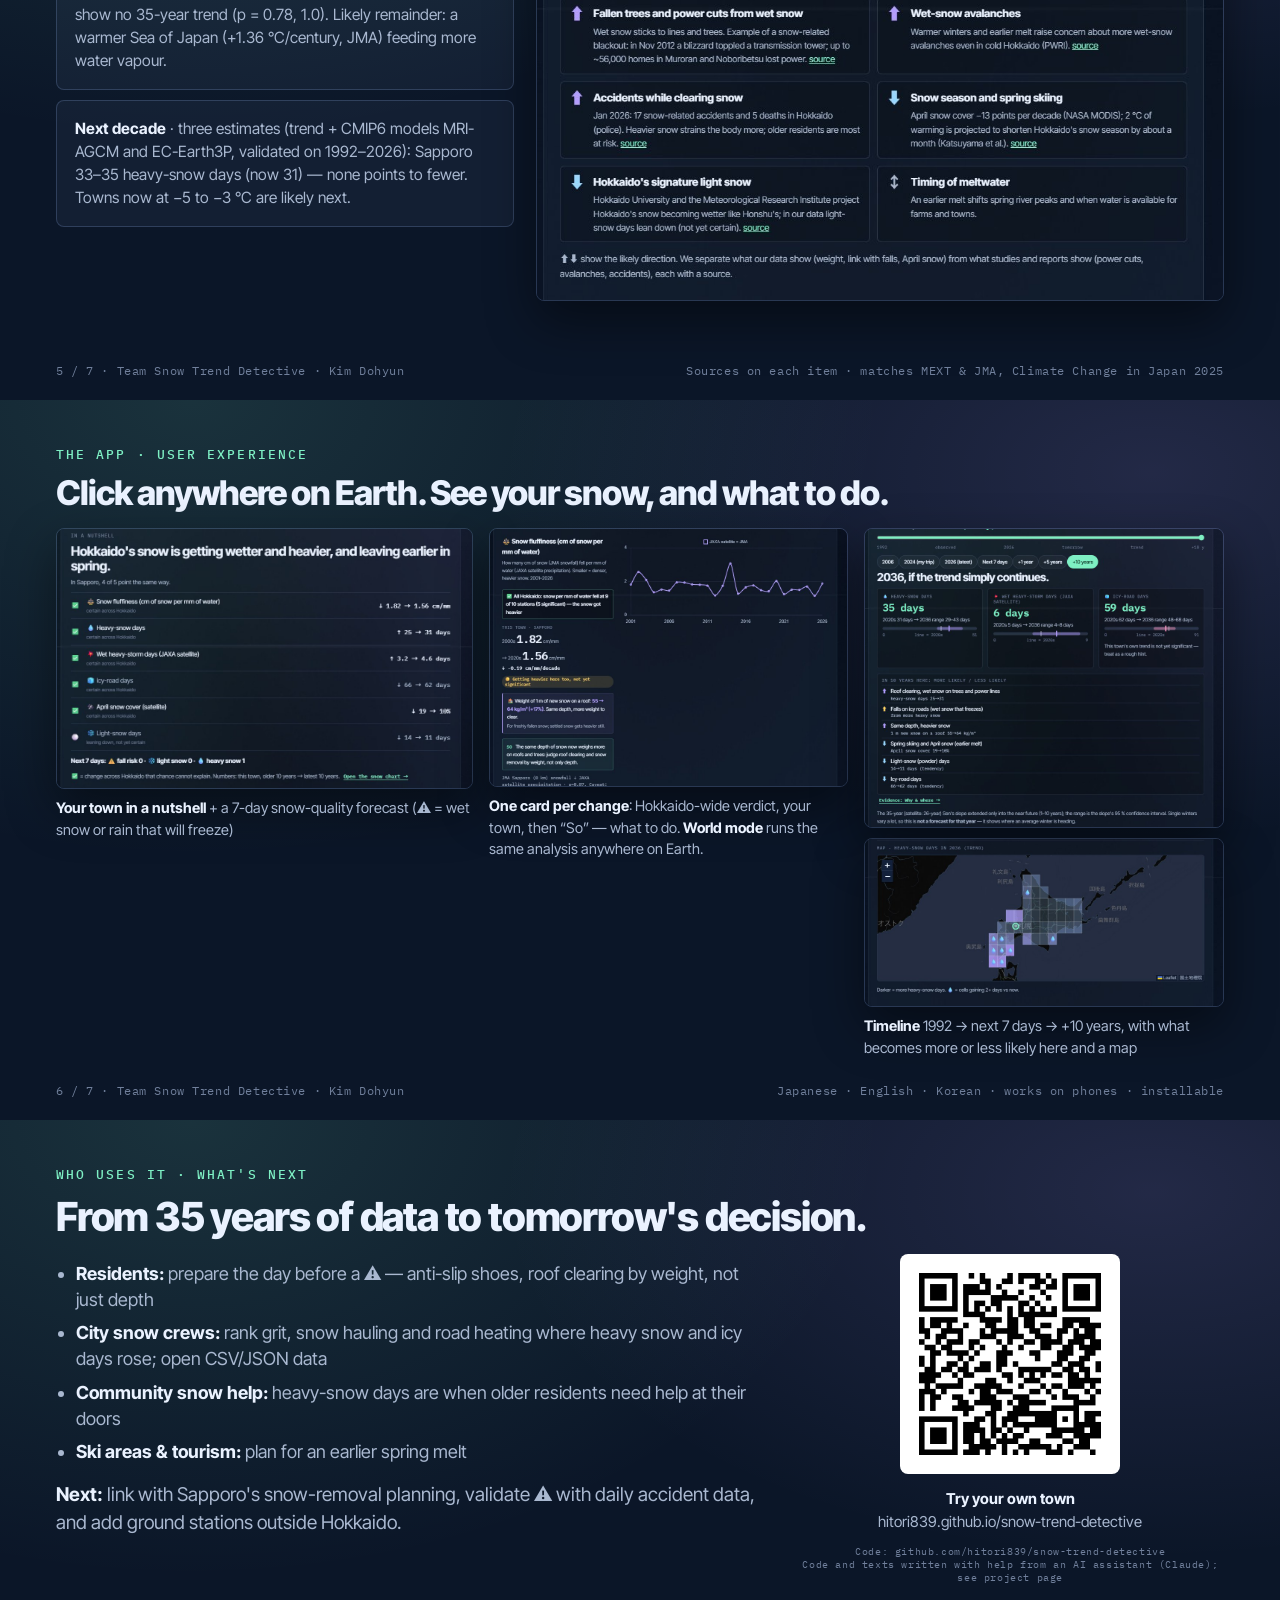
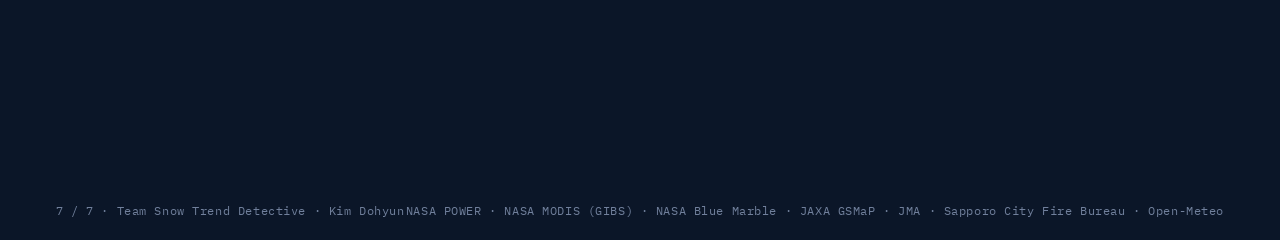
==== commit 63dcc4f6: "New team logo (snowflake under a magnifying glass: light arms above, heavy arms below) and refreshed" ====
--- a/docs/demo/slides.html
+++ b/docs/demo/slides.html
@@ -1,151 +1,151 @@
-<!doctype html>
-<html lang="en">
-<head>
-<meta charset="utf-8">
-<title>My Town Snow-Quality Chart — demo slides (Team Snow Trend Detective)</title>
-<link href="https://fonts.googleapis.com/css2?family=Inter+Tight:wght@400;500;600;700;800&family=IBM+Plex+Mono:wght@400;500;600&display=swap" rel="stylesheet">
-<style>
-  @page{size:1280px 720px;margin:0}
-  :root{--bg:#0b1628;--ink:#eaf2ff;--muted:#a9b8d0;--faint:#71809c;--line:rgba(160,190,255,.2);--mint:#7ef0c4;--violet:#b39dff;--ice:#9ad7ff;--warn:#ffd166}
-  *{box-sizing:border-box}
-  body{margin:0;background:#050b16;font-family:"Inter Tight",system-ui,sans-serif;color:var(--ink);-webkit-print-color-adjust:exact;print-color-adjust:exact}
-  .s{width:1280px;height:720px;position:relative;overflow:hidden;page-break-after:always;padding:46px 56px;
-     background:radial-gradient(ellipse at 15% 0%,rgba(126,240,196,.13),transparent 45%),radial-gradient(ellipse at 90% 10%,rgba(179,157,255,.14),transparent 40%),var(--bg)}
-  .k{font:500 13px "IBM Plex Mono",monospace;letter-spacing:.16em;text-transform:uppercase;color:var(--mint)}
-  h1{font-size:60px;line-height:1.02;letter-spacing:-.035em;margin:10px 0 14px;font-weight:800}
-  h2{font-size:40px;line-height:1.08;letter-spacing:-.03em;margin:8px 0 16px;font-weight:800}
-  p{font-size:19px;line-height:1.5;color:var(--muted);margin:0 0 12px}
-  b{color:var(--ink)}
-  .foot{position:absolute;left:56px;right:56px;bottom:22px;display:flex;justify-content:space-between;font:400 11.5px "IBM Plex Mono",monospace;color:var(--faint);letter-spacing:.05em}
-  .n{font:600 46px "IBM Plex Mono",monospace;letter-spacing:-.03em;line-height:1}
-  .shot{border:1px solid var(--line);border-radius:8px;display:block;box-shadow:0 20px 50px rgba(0,0,0,.45)}
-  .grid2{display:grid;grid-template-columns:1fr 1fr;gap:28px;align-items:start}
-  .tile{border:1px solid var(--line);border-radius:8px;padding:16px 18px;background:rgba(150,180,230,.06)}
-  .tile .n{color:var(--violet)} .tile.i .n{color:var(--ice)} .tile.m .n{color:var(--mint)}
-  .tile p{font-size:15.5px;margin:8px 0 0}
-  ul{margin:0;padding-left:20px} li{font-size:18px;color:var(--muted);margin:7px 0;line-height:1.45}
-  .chip{display:inline-block;font:500 13px "IBM Plex Mono",monospace;border:1px solid var(--line);border-radius:999px;padding:5px 12px;margin:0 8px 8px 0;color:var(--ink)}
-  .ai{font:400 10px "IBM Plex Mono",monospace;color:var(--faint);letter-spacing:.06em}
-</style>
-</head>
-<body>
-
-<!-- 1 · Title -->
-<section class="s" style="padding:0">
-  <img src="img/globe.jpg" style="position:absolute;right:-30px;top:-10px;height:740px;width:740px;object-fit:cover;opacity:.9;border-radius:50%;-webkit-mask-image:radial-gradient(circle,#000 62%,transparent 71%);mask-image:radial-gradient(circle,#000 62%,transparent 71%)">
-  <div style="position:absolute;inset:0;background:linear-gradient(90deg,rgba(11,22,40,1) 0%,rgba(11,22,40,.92) 46%,rgba(11,22,40,0) 70%)"></div>
-  <div style="position:relative;padding:58px 60px;width:760px">
-    <div style="display:flex;align-items:center;gap:12px"><img src="../assets/logo.svg" style="width:44px;height:44px;border-radius:50%;background:#fff"><div><div style="font-weight:700;font-size:18px">Snow Trend Detective</div><div class="ai">Logo: AI-assisted (SVG code generated with Claude)</div></div></div>
-    <p class="k" style="margin-top:48px">NASA Space Apps Challenge 2026 · Be An Earth System Trend Detective</p>
-    <h1>My Town<br>Snow-Quality Chart</h1>
-    <p style="font-size:24px;color:var(--mint);margin-bottom:22px">Is Hokkaido's light, dry snow turning into heavy, wet snow?</p>
-    <p style="font-size:19px"><b>Team Snow Trend Detective</b> — Kim Dohyun (solo)<br>Sapporo local event · online from South Korea</p>
-    <p style="font-size:16px">NASA POWER · NASA MODIS · NASA Blue Marble · JAXA GSMaP · Japan Meteorological Agency</p>
-  </div>
-  <div class="foot"><span>1 / 7</span><span>hitori839.github.io/snow-trend-detective</span></div>
-</section>
-
-<!-- 2 · Why this matters -->
-<section class="s">
-  <p class="k">The problem</p>
-  <h2>Snow quality, not just snow amount,<br>decides how a snowy city lives.</h2>
-  <div class="grid2" style="margin-top:22px">
-    <div>
-      <p>A winter trip to Sapporo in 2024 started a question: will Hokkaido's famous light, dry snow last?</p>
-      <p>Light snow brings skiers from around the world. <b>Wet, heavy snow</b> loads roofs, trees and power lines — and when it melts and refreezes, streets turn to ice.</p>
-      <p>Snow quality is set by the temperature it falls in: <b>≤ −5 °C light</b>, <b>warmer than −2 °C heavy</b>.</p>
-    </div>
-    <div style="display:grid;gap:14px">
-      <div class="tile"><div class="n">1,813</div><p>people taken to hospital after falling on Sapporo's winter roads in winter 2025 — a record. The worst days come when <b>wet snow or rain freezes</b> afterwards.</p></div>
-      <div class="tile i"><div class="n">¥28.6 bn</div><p>Sapporo's snow-removal budget for FY2026, the largest ever.</p></div>
-    </div>
-  </div>
-  <div class="foot"><span>2 / 7 · Team Snow Trend Detective · Kim Dohyun</span><span>Sources: Sapporo City Fire Bureau (via tsurutsuru.jp); STV News 28 Oct 2026</span></div>
-</section>
-
-<!-- 3 · Data & method -->
-<section class="s">
-  <p class="k">How we detect the trend</p>
-  <h2>35 winters, every snow day counted,<br>four independent eyes.</h2>
-  <div class="grid2" style="margin-top:18px;grid-template-columns:1.05fr .95fr">
-    <ul>
-      <li><b>NASA POWER</b> (MERRA-2) daily temperature &amp; snowfall — 43 cells over Hokkaido, 1992–2026</li>
-      <li><b>JMA ground stations</b> — 10 stations, daily snowfall, depth, temperature</li>
-      <li><b>NASA MODIS</b> monthly snow cover (GIBS tiles turned back into %)</li>
-      <li><b>JAXA GSMaP</b> daily satellite precipitation → <b>cm of snow per mm of water</b>: a direct measure of how heavy the snow is</li>
-    </ul>
-    <div>
-      <div class="tile m"><p style="margin:0"><b>Statistics</b><br>One value per winter · Mann–Kendall + Sen's slope · Benjamini–Hochberg FDR · 500-run shuffle test that keeps spatial correlation · cut-offs moved from −3 to 0 °C (same result) · “certain” only when sources agree</p></div>
-      <div class="tile" style="margin-top:14px"><p style="margin:0"><b>Cause</b><br>Heavy-snow days regressed on detrended winter temperature and precipitation at each station</p></div>
-    </div>
-  </div>
-  <div class="foot"><span>3 / 7 · Team Snow Trend Detective · Kim Dohyun</span><span>Challenge: Be An Earth System Trend Detective</span></div>
-</section>
-
-<!-- 4 · Findings -->
-<section class="s">
-  <p class="k">What changed (winters 1992–2026)</p>
-  <h2>Hokkaido's snow is getting wetter and heavier,<br>and leaving earlier in spring.</h2>
-  <div style="display:grid;grid-template-columns:repeat(4,1fr);gap:14px;margin-top:18px">
-    <div class="tile"><div class="n">10/10</div><p>JMA stations: more <b>heavy-snow days</b>; NASA 15/43 cells up significantly, 0 down (chance 1.2 %)</p></div>
-    <div class="tile"><div class="n">9/10</div><p>stations: <b>less snow per mm of water</b> — the snow itself is heavier. Niseko 2.74 → 1.96 cm/mm</p></div>
-    <div class="tile"><div class="n">+17%</div><p>weight of 1 m of new snow on a Sapporo roof: <b>55 → 64 kg/m²</b></p></div>
-    <div class="tile i"><div class="n">−13 pt</div><p>April snow cover per decade (NASA MODIS, p = 0.003); all 42 cells down</p></div>
-  </div>
-  <p style="margin-top:20px;font-size:22px;color:var(--ink)"><b>The amount of snow barely changed</b> (Sapporo: 64 → 64 snow days). <b>Its quality did.</b></p>
-  <p>Also: wet heavy storms up at 10/10 stations; icy-road days up in 15/43 cells. <b>Not yet certain:</b> light-snow days lean down (chance 6 %) — we say so.</p>
-  <div class="foot"><span>4 / 7 · Team Snow Trend Detective · Kim Dohyun</span><span>Data: NASA POWER, NASA MODIS, JAXA GSMaP, JMA</span></div>
-</section>
-
-<!-- 5 · Why & what follows -->
-<section class="s">
-  <p class="k">Why, and what follows</p>
-  <h2 style="font-size:36px">Warmer, wetter winters explain two thirds —<br>and change daily life.</h2>
-  <div class="grid2" style="grid-template-columns:.8fr 1.2fr;gap:22px">
-    <div>
-      <div class="tile m"><p style="margin:0;font-size:15.5px"><b>Cause</b> · winters +0.3 °C/decade (43/43 cells, 10/10 stations). Warming explains <b>46 %</b> of the rise in heavy-snow days; with more winter moisture (10/10 stations), <b>66 %</b>.</p></div>
-      <div class="tile" style="margin-top:10px"><p style="margin:0;font-size:15.5px"><b>Not the cause</b> · Arctic Oscillation and El Niño (NOAA indices) show no 35-year trend (p = 0.78, 1.0). Likely remainder: a warmer Sea of Japan (+1.36 °C/century, JMA) feeding more water vapour.</p></div>
-      <div class="tile i" style="margin-top:10px"><p style="margin:0;font-size:15.5px"><b>Next decade</b> · three estimates (trend + CMIP6 models MRI-AGCM and EC-Earth3P, validated on 1992–2026): Sapporo 33–35 heavy-snow days (now 31) — none points to fewer. Towns now at −5 to −3 °C are likely next.</p></div>
-    </div>
-    <div><img class="shot" src="img/cq.jpg" style="width:100%"></div>
-  </div>
-  <div class="foot"><span>5 / 7 · Team Snow Trend Detective · Kim Dohyun</span><span>Sources on each item · matches MEXT &amp; JMA, Climate Change in Japan 2025</span></div>
-</section>
-
-<!-- 6 · The app -->
-<section class="s">
-  <p class="k">The app · user experience</p>
-  <h2 style="font-size:34px">Click anywhere on Earth. See your snow, and what to do.</h2>
-  <div style="display:grid;grid-template-columns:1.1fr .95fr .95fr;gap:16px;align-items:start">
-    <div><img class="shot" src="img/nutshell.jpg" style="width:100%"><p style="font-size:14.5px;margin-top:8px"><b>Your town in a nutshell</b> + a 7-day snow-quality forecast (⚠️ = wet snow or rain that will freeze)</p></div>
-    <div><img class="shot" src="img/card.jpg" style="width:100%"><p style="font-size:14.5px;margin-top:8px"><b>One card per change</b>: Hokkaido-wide verdict, your town, then “So” — what to do. <b>World mode</b> runs the same analysis anywhere on Earth.</p></div>
-    <div><img class="shot" src="img/tl10.jpg" style="width:100%;margin-bottom:10px"><img class="shot" src="img/tlmap.jpg" style="width:100%"><p style="font-size:14.5px;margin-top:8px"><b>Timeline</b> 1992 → next 7 days → +10 years, with what becomes more or less likely here and a map</p></div>
-  </div>
-  <div class="foot"><span>6 / 7 · Team Snow Trend Detective · Kim Dohyun</span><span>Japanese · English · Korean · works on phones · installable</span></div>
-</section>
-
-<!-- 7 · Impact & next -->
-<section class="s">
-  <p class="k">Who uses it · what's next</p>
-  <h2>From 35 years of data to tomorrow's decision.</h2>
-  <div class="grid2" style="grid-template-columns:1.25fr .75fr">
-    <div>
-      <ul>
-        <li><b>Residents:</b> prepare the day before a ⚠️ — anti-slip shoes, roof clearing by weight, not just depth</li>
-        <li><b>City snow crews:</b> rank grit, snow hauling and road heating where heavy snow and icy days rose; open CSV/JSON data</li>
-        <li><b>Community snow help:</b> heavy-snow days are when older residents need help at their doors</li>
-        <li><b>Ski areas &amp; tourism:</b> plan for an earlier spring melt</li>
-      </ul>
-      <p style="margin-top:16px"><b>Next:</b> link with Sapporo's snow-removal planning, validate ⚠️ with daily accident data, and add ground stations outside Hokkaido.</p>
-    </div>
-    <div style="text-align:center">
-      <img src="qr.png" style="width:220px;height:220px;border-radius:8px;background:#fff;padding:8px">
-      <p style="font-size:15px;margin-top:10px"><b>Try your own town</b><br>hitori839.github.io/snow-trend-detective</p>
-      <p class="ai" style="margin-top:8px">Code: github.com/hitori839/snow-trend-detective<br>Code and texts written with help from an AI assistant (Claude); see project page</p>
-    </div>
-  </div>
-  <div class="foot"><span>7 / 7 · Team Snow Trend Detective · Kim Dohyun</span><span>NASA POWER · NASA MODIS (GIBS) · NASA Blue Marble · JAXA GSMaP · JMA · Sapporo City Fire Bureau · Open-Meteo</span></div>
-</section>
-
-</body>
-</html>
+<!doctype html>
+<html lang="en">
+<head>
+<meta charset="utf-8">
+<title>My Town Snow-Quality Chart — demo slides (Team Snow Trend Detective)</title>
+<link href="https://fonts.googleapis.com/css2?family=Inter+Tight:wght@400;500;600;700;800&family=IBM+Plex+Mono:wght@400;500;600&display=swap" rel="stylesheet">
+<style>
+  @page{size:1280px 720px;margin:0}
+  :root{--bg:#0b1628;--ink:#eaf2ff;--muted:#a9b8d0;--faint:#71809c;--line:rgba(160,190,255,.2);--mint:#7ef0c4;--violet:#b39dff;--ice:#9ad7ff;--warn:#ffd166}
+  *{box-sizing:border-box}
+  body{margin:0;background:#050b16;font-family:"Inter Tight",system-ui,sans-serif;color:var(--ink);-webkit-print-color-adjust:exact;print-color-adjust:exact}
+  .s{width:1280px;height:720px;position:relative;overflow:hidden;page-break-after:always;padding:46px 56px;
+     background:radial-gradient(ellipse at 15% 0%,rgba(126,240,196,.13),transparent 45%),radial-gradient(ellipse at 90% 10%,rgba(179,157,255,.14),transparent 40%),var(--bg)}
+  .k{font:500 13px "IBM Plex Mono",monospace;letter-spacing:.16em;text-transform:uppercase;color:var(--mint)}
+  h1{font-size:60px;line-height:1.02;letter-spacing:-.035em;margin:10px 0 14px;font-weight:800}
+  h2{font-size:40px;line-height:1.08;letter-spacing:-.03em;margin:8px 0 16px;font-weight:800}
+  p{font-size:19px;line-height:1.5;color:var(--muted);margin:0 0 12px}
+  b{color:var(--ink)}
+  .foot{position:absolute;left:56px;right:56px;bottom:22px;display:flex;justify-content:space-between;font:400 11.5px "IBM Plex Mono",monospace;color:var(--faint);letter-spacing:.05em}
+  .n{font:600 46px "IBM Plex Mono",monospace;letter-spacing:-.03em;line-height:1}
+  .shot{border:1px solid var(--line);border-radius:8px;display:block;box-shadow:0 20px 50px rgba(0,0,0,.45)}
+  .grid2{display:grid;grid-template-columns:1fr 1fr;gap:28px;align-items:start}
+  .tile{border:1px solid var(--line);border-radius:8px;padding:16px 18px;background:rgba(150,180,230,.06)}
+  .tile .n{color:var(--violet)} .tile.i .n{color:var(--ice)} .tile.m .n{color:var(--mint)}
+  .tile p{font-size:15.5px;margin:8px 0 0}
+  ul{margin:0;padding-left:20px} li{font-size:18px;color:var(--muted);margin:7px 0;line-height:1.45}
+  .chip{display:inline-block;font:500 13px "IBM Plex Mono",monospace;border:1px solid var(--line);border-radius:999px;padding:5px 12px;margin:0 8px 8px 0;color:var(--ink)}
+  .ai{font:400 10px "IBM Plex Mono",monospace;color:var(--faint);letter-spacing:.06em}
+</style>
+</head>
+<body>
+
+<!-- 1 · Title -->
+<section class="s" style="padding:0">
+  <img src="img/globe.jpg" style="position:absolute;right:-30px;top:-10px;height:740px;width:740px;object-fit:cover;opacity:.9;border-radius:50%;-webkit-mask-image:radial-gradient(circle,#000 62%,transparent 71%);mask-image:radial-gradient(circle,#000 62%,transparent 71%)">
+  <div style="position:absolute;inset:0;background:linear-gradient(90deg,rgba(11,22,40,1) 0%,rgba(11,22,40,.92) 46%,rgba(11,22,40,0) 70%)"></div>
+  <div style="position:relative;padding:58px 60px;width:760px">
+    <div style="display:flex;align-items:center;gap:12px"><img src="../assets/logo.svg" style="width:56px;height:56px"><div><div style="font-weight:700;font-size:18px">Snow Trend Detective</div><div class="ai">Logo: AI-assisted (SVG generated with Claude)</div></div></div>
+    <p class="k" style="margin-top:48px">NASA Space Apps Challenge 2026 · Be An Earth System Trend Detective</p>
+    <h1>My Town<br>Snow-Quality Chart</h1>
+    <p style="font-size:24px;color:var(--mint);margin-bottom:22px">Is Hokkaido's light, dry snow turning into heavy, wet snow?</p>
+    <p style="font-size:19px"><b>Team Snow Trend Detective</b> — Kim Dohyun (solo)<br>Sapporo local event · online from South Korea</p>
+    <p style="font-size:16px">NASA POWER · NASA MODIS · NASA Blue Marble · JAXA GSMaP · Japan Meteorological Agency</p>
+  </div>
+  <div class="foot"><span>1 / 7</span><span>hitori839.github.io/snow-trend-detective</span></div>
+</section>
+
+<!-- 2 · Why this matters -->
+<section class="s">
+  <p class="k">The problem</p>
+  <h2>Snow quality, not just snow amount,<br>decides how a snowy city lives.</h2>
+  <div class="grid2" style="margin-top:22px">
+    <div>
+      <p>A winter trip to Sapporo in 2024 started a question: will Hokkaido's famous light, dry snow last?</p>
+      <p>Light snow brings skiers from around the world. <b>Wet, heavy snow</b> loads roofs, trees and power lines — and when it melts and refreezes, streets turn to ice.</p>
+      <p>Snow quality is set by the temperature it falls in: <b>≤ −5 °C light</b>, <b>warmer than −2 °C heavy</b>.</p>
+    </div>
+    <div style="display:grid;gap:14px">
+      <div class="tile"><div class="n">1,813</div><p>people taken to hospital after falling on Sapporo's winter roads in winter 2025 — a record. The worst days come when <b>wet snow or rain freezes</b> afterwards.</p></div>
+      <div class="tile i"><div class="n">¥28.6 bn</div><p>Sapporo's snow-removal budget for FY2026, the largest ever.</p></div>
+    </div>
+  </div>
+  <div class="foot"><span>2 / 7 · Team Snow Trend Detective · Kim Dohyun</span><span>Sources: Sapporo City Fire Bureau (via tsurutsuru.jp); STV News 28 Oct 2026</span></div>
+</section>
+
+<!-- 3 · Data & method -->
+<section class="s">
+  <p class="k">How we detect the trend</p>
+  <h2>35 winters, every snow day counted,<br>four independent eyes.</h2>
+  <div class="grid2" style="margin-top:18px;grid-template-columns:1.05fr .95fr">
+    <ul>
+      <li><b>NASA POWER</b> (MERRA-2) daily temperature &amp; snowfall — 43 cells over Hokkaido, 1992–2026</li>
+      <li><b>JMA ground stations</b> — 10 stations, daily snowfall, depth, temperature</li>
+      <li><b>NASA MODIS</b> monthly snow cover (GIBS tiles turned back into %)</li>
+      <li><b>JAXA GSMaP</b> daily satellite precipitation → <b>cm of snow per mm of water</b>: a direct measure of how heavy the snow is</li>
+    </ul>
+    <div>
+      <div class="tile m"><p style="margin:0"><b>Statistics</b><br>One value per winter · Mann–Kendall + Sen's slope · Benjamini–Hochberg FDR · 500-run shuffle test that keeps spatial correlation · cut-offs moved from −3 to 0 °C (same result) · “certain” only when sources agree</p></div>
+      <div class="tile" style="margin-top:14px"><p style="margin:0"><b>Cause</b><br>Heavy-snow days regressed on detrended winter temperature and precipitation at each station</p></div>
+    </div>
+  </div>
+  <div class="foot"><span>3 / 7 · Team Snow Trend Detective · Kim Dohyun</span><span>Challenge: Be An Earth System Trend Detective</span></div>
+</section>
+
+<!-- 4 · Findings -->
+<section class="s">
+  <p class="k">What changed (winters 1992–2026)</p>
+  <h2>Hokkaido's snow is getting wetter and heavier,<br>and leaving earlier in spring.</h2>
+  <div style="display:grid;grid-template-columns:repeat(4,1fr);gap:14px;margin-top:18px">
+    <div class="tile"><div class="n">10/10</div><p>JMA stations: more <b>heavy-snow days</b>; NASA 15/43 cells up significantly, 0 down (chance 1.2 %)</p></div>
+    <div class="tile"><div class="n">9/10</div><p>stations: <b>less snow per mm of water</b> — the snow itself is heavier. Niseko 2.74 → 1.96 cm/mm</p></div>
+    <div class="tile"><div class="n">+17%</div><p>weight of 1 m of new snow on a Sapporo roof: <b>55 → 64 kg/m²</b></p></div>
+    <div class="tile i"><div class="n">−13 pt</div><p>April snow cover per decade (NASA MODIS, p = 0.003); all 42 cells down</p></div>
+  </div>
+  <p style="margin-top:20px;font-size:22px;color:var(--ink)"><b>The amount of snow barely changed</b> (Sapporo: 64 → 64 snow days). <b>Its quality did.</b></p>
+  <p>Also: wet heavy storms up at 10/10 stations; icy-road days up in 15/43 cells. <b>Not yet certain:</b> light-snow days lean down (chance 6 %) — we say so.</p>
+  <div class="foot"><span>4 / 7 · Team Snow Trend Detective · Kim Dohyun</span><span>Data: NASA POWER, NASA MODIS, JAXA GSMaP, JMA</span></div>
+</section>
+
+<!-- 5 · Why & what follows -->
+<section class="s">
+  <p class="k">Why, and what follows</p>
+  <h2 style="font-size:36px">Warmer, wetter winters explain two thirds —<br>and change daily life.</h2>
+  <div class="grid2" style="grid-template-columns:.8fr 1.2fr;gap:22px">
+    <div>
+      <div class="tile m"><p style="margin:0;font-size:15.5px"><b>Cause</b> · winters +0.3 °C/decade (43/43 cells, 10/10 stations). Warming explains <b>46 %</b> of the rise in heavy-snow days; with more winter moisture (10/10 stations), <b>66 %</b>.</p></div>
+      <div class="tile" style="margin-top:10px"><p style="margin:0;font-size:15.5px"><b>Not the cause</b> · Arctic Oscillation and El Niño (NOAA indices) show no 35-year trend (p = 0.78, 1.0). Likely remainder: a warmer Sea of Japan (+1.36 °C/century, JMA) feeding more water vapour.</p></div>
+      <div class="tile i" style="margin-top:10px"><p style="margin:0;font-size:15.5px"><b>Next decade</b> · three estimates (trend + CMIP6 models MRI-AGCM and EC-Earth3P, validated on 1992–2026): Sapporo 33–35 heavy-snow days (now 31) — none points to fewer. Towns now at −5 to −3 °C are likely next.</p></div>
+    </div>
+    <div><img class="shot" src="img/cq.jpg" style="width:100%"></div>
+  </div>
+  <div class="foot"><span>5 / 7 · Team Snow Trend Detective · Kim Dohyun</span><span>Sources on each item · matches MEXT &amp; JMA, Climate Change in Japan 2025</span></div>
+</section>
+
+<!-- 6 · The app -->
+<section class="s">
+  <p class="k">The app · user experience</p>
+  <h2 style="font-size:34px">Click anywhere on Earth. See your snow, and what to do.</h2>
+  <div style="display:grid;grid-template-columns:1.1fr .95fr .95fr;gap:16px;align-items:start">
+    <div><img class="shot" src="img/nutshell.jpg" style="width:100%"><p style="font-size:14.5px;margin-top:8px"><b>Your town in a nutshell</b> + a 7-day snow-quality forecast (⚠️ = wet snow or rain that will freeze)</p></div>
+    <div><img class="shot" src="img/card.jpg" style="width:100%"><p style="font-size:14.5px;margin-top:8px"><b>One card per change</b>: Hokkaido-wide verdict, your town, then “So” — what to do. <b>World mode</b> runs the same analysis anywhere on Earth.</p></div>
+    <div><img class="shot" src="img/tl10.jpg" style="width:100%;margin-bottom:10px"><img class="shot" src="img/tlmap.jpg" style="width:100%"><p style="font-size:14.5px;margin-top:8px"><b>Timeline</b> 1992 → next 7 days → +10 years, with what becomes more or less likely here and a map</p></div>
+  </div>
+  <div class="foot"><span>6 / 7 · Team Snow Trend Detective · Kim Dohyun</span><span>Japanese · English · Korean · works on phones · installable</span></div>
+</section>
+
+<!-- 7 · Impact & next -->
+<section class="s">
+  <p class="k">Who uses it · what's next</p>
+  <h2>From 35 years of data to tomorrow's decision.</h2>
+  <div class="grid2" style="grid-template-columns:1.25fr .75fr">
+    <div>
+      <ul>
+        <li><b>Residents:</b> prepare the day before a ⚠️ — anti-slip shoes, roof clearing by weight, not just depth</li>
+        <li><b>City snow crews:</b> rank grit, snow hauling and road heating where heavy snow and icy days rose; open CSV/JSON data</li>
+        <li><b>Community snow help:</b> heavy-snow days are when older residents need help at their doors</li>
+        <li><b>Ski areas &amp; tourism:</b> plan for an earlier spring melt</li>
+      </ul>
+      <p style="margin-top:16px"><b>Next:</b> link with Sapporo's snow-removal planning, validate ⚠️ with daily accident data, and add ground stations outside Hokkaido.</p>
+    </div>
+    <div style="text-align:center">
+      <img src="qr.png" style="width:220px;height:220px;border-radius:8px;background:#fff;padding:8px">
+      <p style="font-size:15px;margin-top:10px"><b>Try your own town</b><br>hitori839.github.io/snow-trend-detective</p>
+      <p class="ai" style="margin-top:8px">Code: github.com/hitori839/snow-trend-detective<br>Code and texts written with help from an AI assistant (Claude); see project page</p>
+    </div>
+  </div>
+  <div class="foot"><span>7 / 7 · Team Snow Trend Detective · Kim Dohyun</span><span>NASA POWER · NASA MODIS (GIBS) · NASA Blue Marble · JAXA GSMaP · JMA · Sapporo City Fire Bureau · Open-Meteo</span></div>
+</section>
+
+</body>
+</html>
